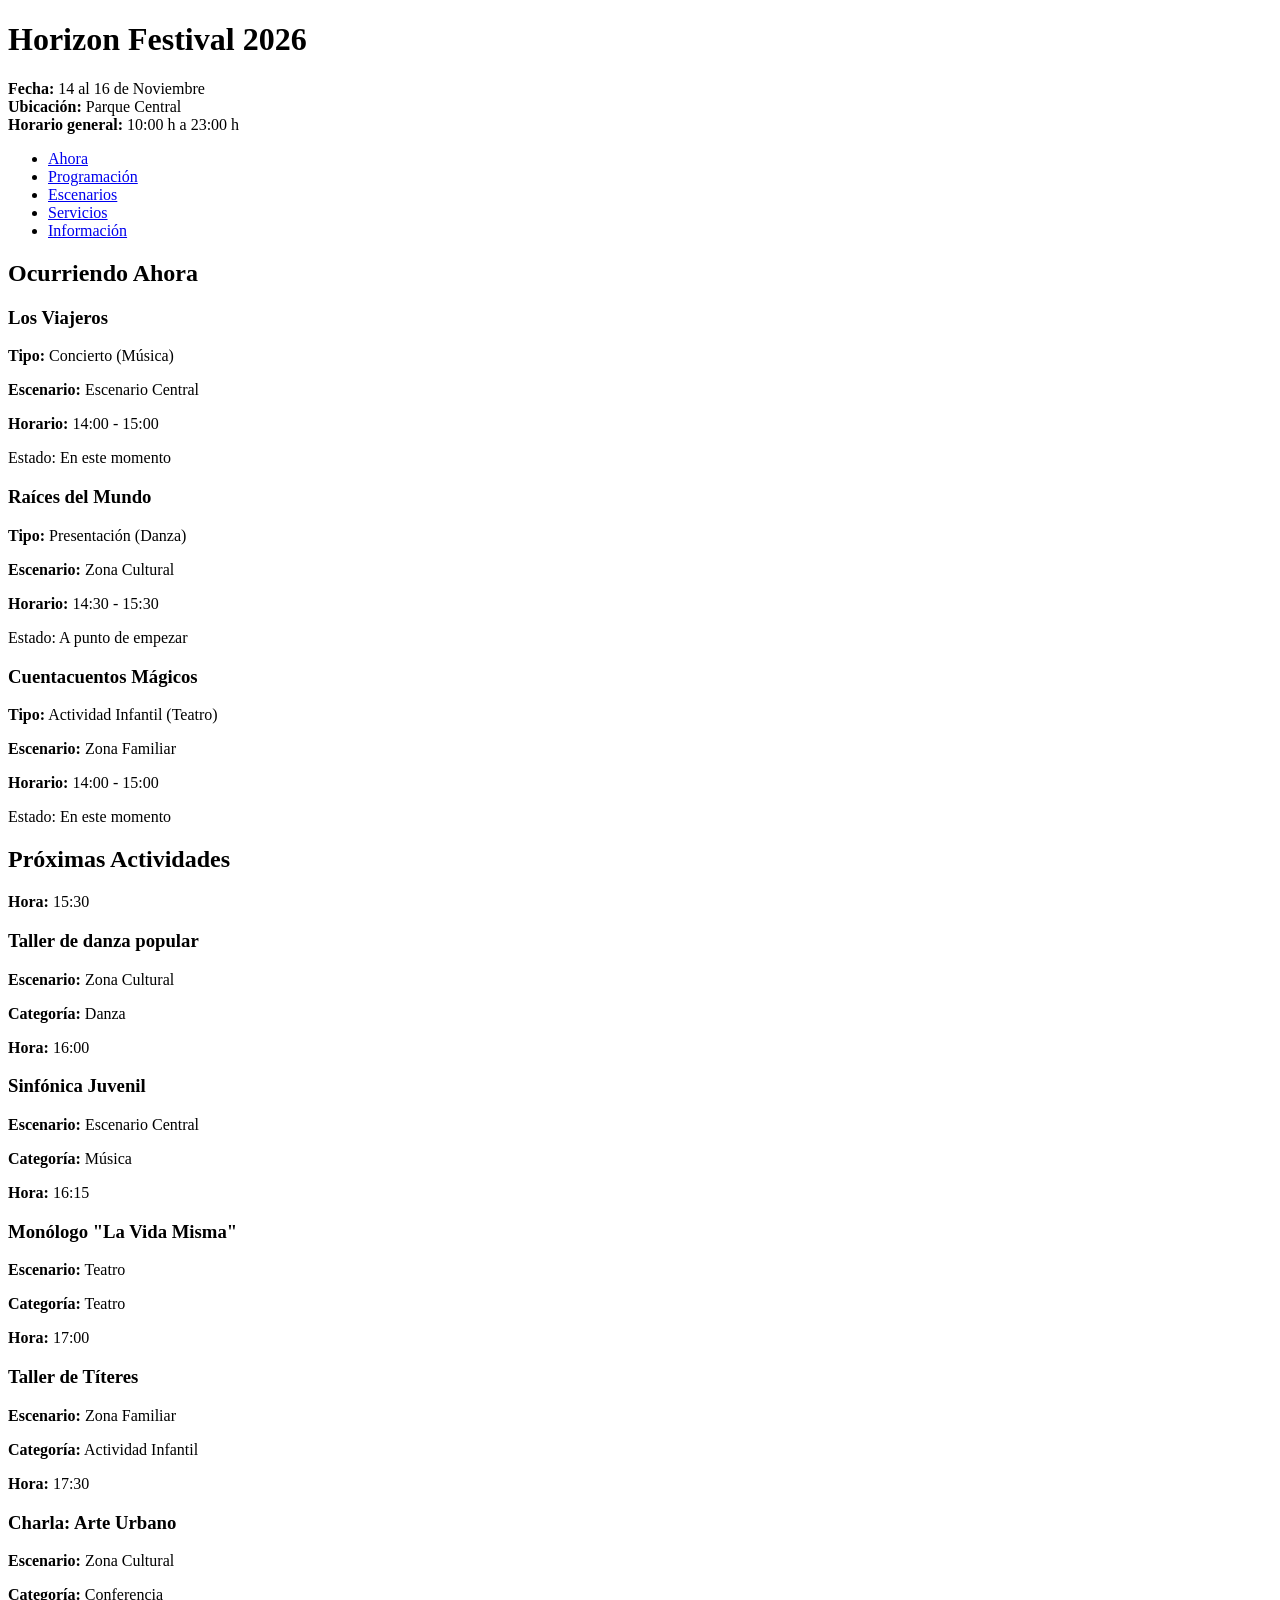
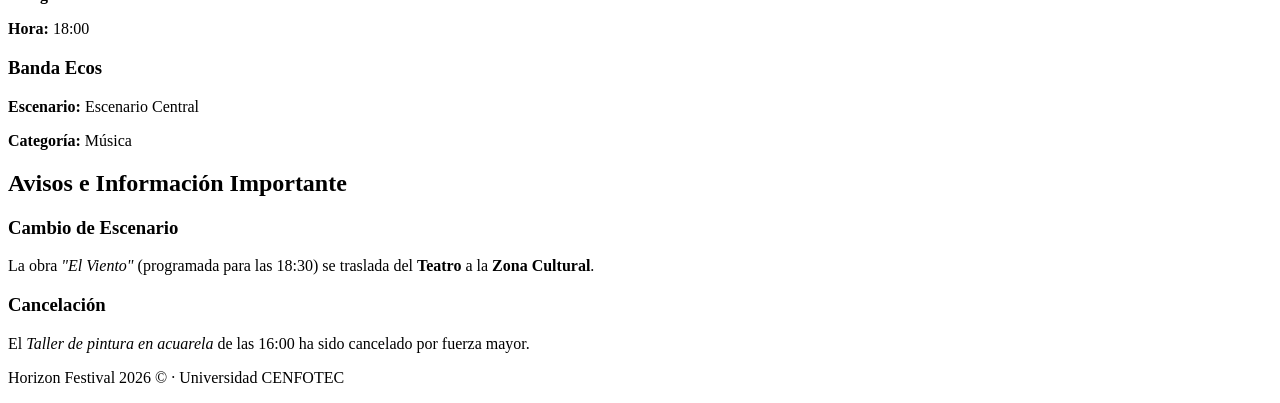
==== caso2/index.html @ d644771b "Cambios en HTML: próximas actividades, avisos e información importante" ====
<!DOCTYPE html>
<html lang="es">

<head>

    <meta charset="UTF-8">
    <meta name="viewport" content="width=device-width, initial-scale=1.0">
    <title>Horizon Festival 2026 - Panel de Información</title>
    <link rel="stylesheet" href="css/estilos.css">

</head>

<body>

    <header>

        <h1>Horizon Festival 2026</h1>
        <p>
            <strong>Fecha:</strong> 14 al 16 de Noviembre <br>
            <strong>Ubicación:</strong> Parque Central <br>
            <strong>Horario general:</strong> 10:00 h a 23:00 h
        </p>

        <nav aria-label="Navegación del festival">

            <ul>
                <li><a href="#ahora">Ahora</a></li>
                <li><a href="#programacion">Programación</a></li>
                <li><a href="#escenarios">Escenarios</a></li>
                <li><a href="#servicios">Servicios</a></li>
                <li><a href="#informacion">Información</a></li>
            </ul>

        </nav>

    </header>

    <main>

        <section id="ahora" aria-labelledby="titulo-ahora">

            <h2 id="titulo-ahora">Ocurriendo Ahora</h2>

            <div class="contenedor-actividades-ahora">

                <article class="actividad-vivo">
                    <h3>Los Viajeros</h3>
                    <p><strong>Tipo:</strong> Concierto (Música)</p>
                    <p><strong>Escenario:</strong> Escenario Central</p>
                    <p><strong>Horario:</strong> <time>14:00</time> - <time>15:00</time></p>
                    <span class="estado-momento">Estado: En este momento</span>
                </article>

                <article class="actividad-vivo">
                    <h3>Raíces del Mundo</h3>
                    <p><strong>Tipo:</strong> Presentación (Danza)</p>
                    <p><strong>Escenario:</strong> Zona Cultural</p>
                    <p><strong>Horario:</strong> <time>14:30</time> - <time>15:30</time></p>
                    <span class="estado-por-empezar">Estado: A punto de empezar</span>
                </article>

                <article class="actividad-vivo">
                    <h3>Cuentacuentos Mágicos</h3>
                    <p><strong>Tipo:</strong> Actividad Infantil (Teatro)</p>
                    <p><strong>Escenario:</strong> Zona Familiar</p>
                    <p><strong>Horario:</strong> <time>14:00</time> - <time>15:00</time></p>
                    <span class="estado-momento">Estado: En este momento</span>
                </article>

            </div>

        </section>

        <section id="programacion" aria-labelledby="titulo-programacion">

            <h2 id="titulo-programacion">Próximas Actividades</h2>

            <div class="contenedor-programacion">

                <article class="actividad-proxima">
                    <p><strong>Hora:</strong> <time>15:30</time></p>
                    <h3>Taller de danza popular</h3>
                    <p><strong>Escenario:</strong> Zona Cultural</p>
                    <p><strong>Categoría:</strong> Danza</p>
                </article>

                <article class="actividad-proxima">
                    <p><strong>Hora:</strong> <time>16:00</time></p>
                    <h3>Sinfónica Juvenil</h3>
                    <p><strong>Escenario:</strong> Escenario Central</p>
                    <p><strong>Categoría:</strong> Música</p>
                </article>

                <article class="actividad-proxima">
                    <p><strong>Hora:</strong> <time>16:15</time></p>
                    <h3>Monólogo "La Vida Misma"</h3>
                    <p><strong>Escenario:</strong> Teatro</p>
                    <p><strong>Categoría:</strong> Teatro</p>
                </article>

                <article class="actividad-proxima">
                    <p><strong>Hora:</strong> <time>17:00</time></p>
                    <h3>Taller de Títeres</h3>
                    <p><strong>Escenario:</strong> Zona Familiar</p>
                    <p><strong>Categoría:</strong> Actividad Infantil</p>
                </article>

                <article class="actividad-proxima">
                    <p><strong>Hora:</strong> <time>17:30</time></p>
                    <h3>Charla: Arte Urbano</h3>
                    <p><strong>Escenario:</strong> Zona Cultural</p>
                    <p><strong>Categoría:</strong> Conferencia</p>
                </article>

                <article class="actividad-proxima">
                    <p><strong>Hora:</strong> <time>18:00</time></p>
                    <h3>Banda Ecos</h3>
                    <p><strong>Escenario:</strong> Escenario Central</p>
                    <p><strong>Categoría:</strong> Música</p>
                </article>

            </div>

        </section>

        <aside id="informacion" aria-labelledby="titulo-informacion">

            <h2 id="titulo-informacion">Avisos e Información Importante</h2>

            <article class="aviso">
                <h3>Cambio de Escenario</h3>
                <p>La obra <em>"El Viento"</em> (programada para las 18:30) se traslada del <strong>Teatro</strong> a la
                    <strong>Zona Cultural</strong>.
                </p>
            </article>

            <article class="aviso">
                <h3>Cancelación</h3>
                <p>El <em>Taller de pintura en acuarela</em> de las 16:00 ha sido cancelado por fuerza mayor.</p>
            </article>

        </aside>


    </main>

    <footer>
        <p>Horizon Festival 2026 &copy; · Universidad CENFOTEC</p>
    </footer>
</body>

</html>
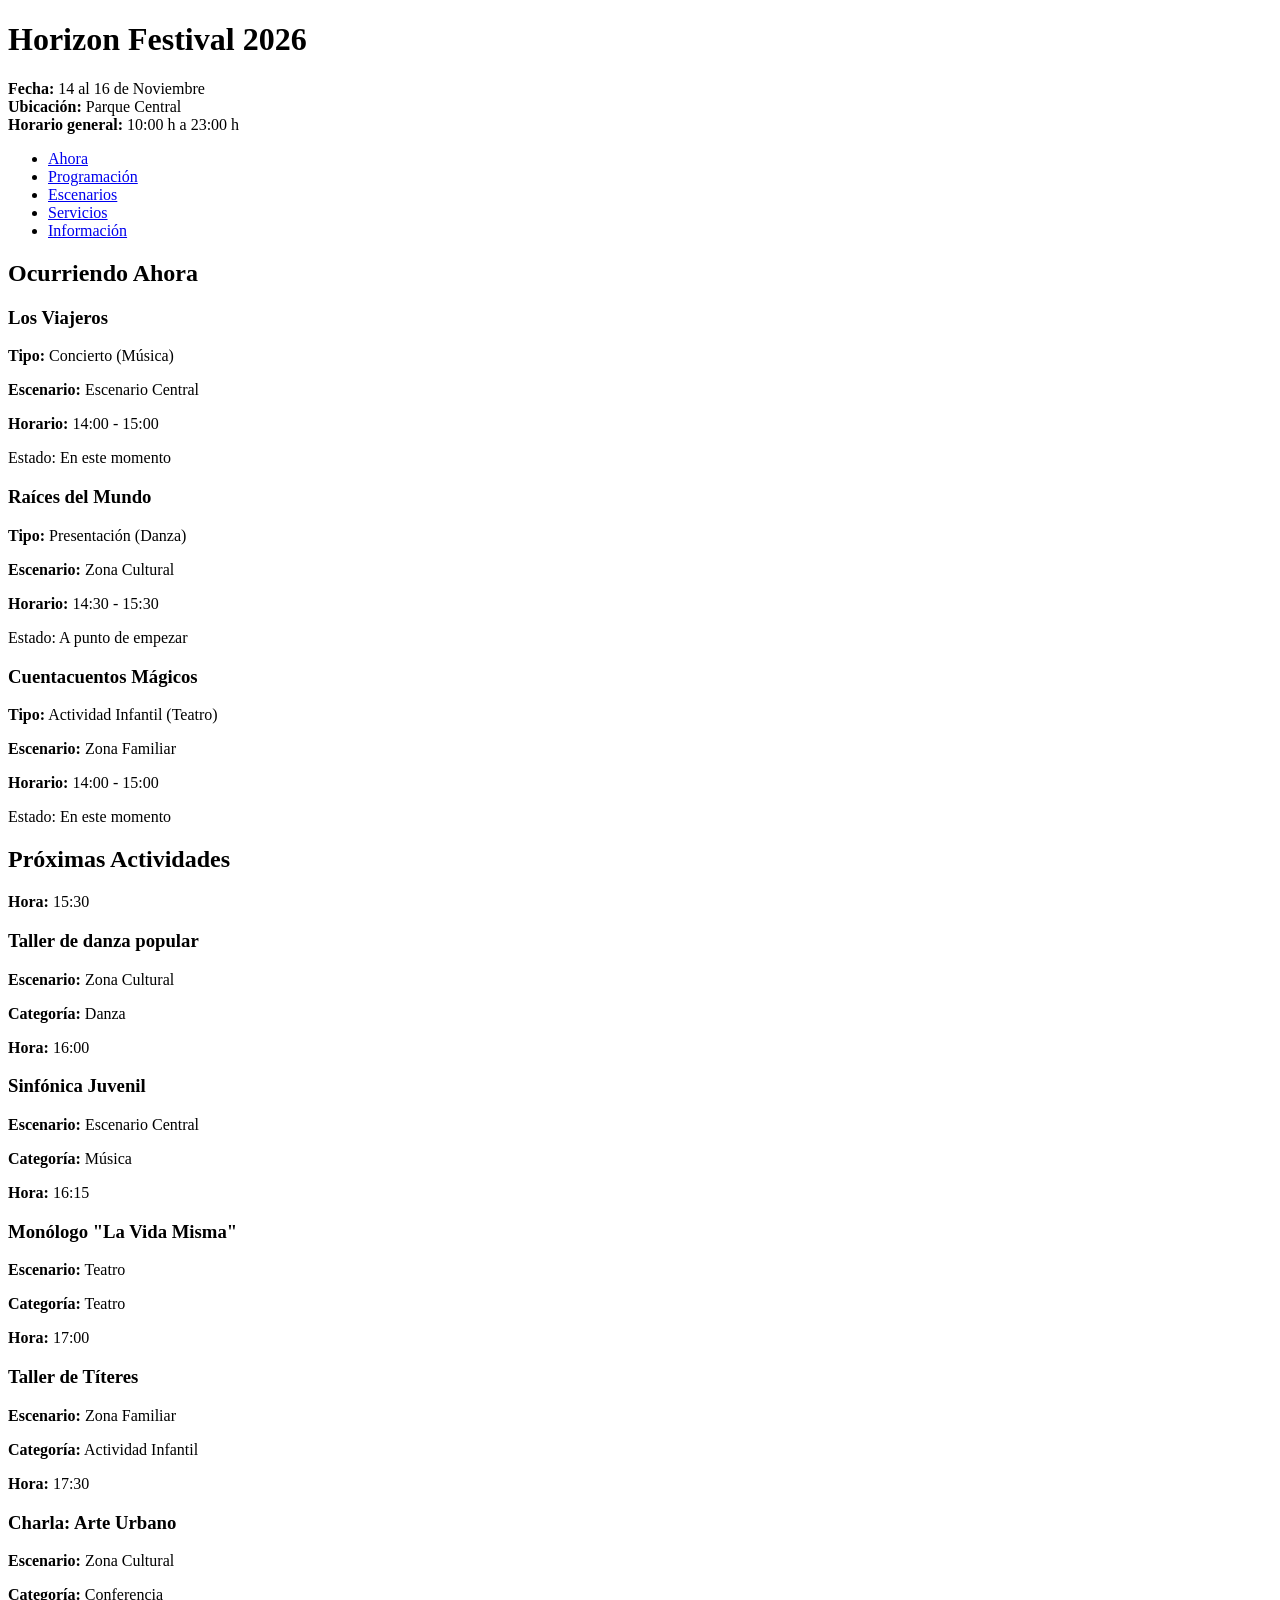
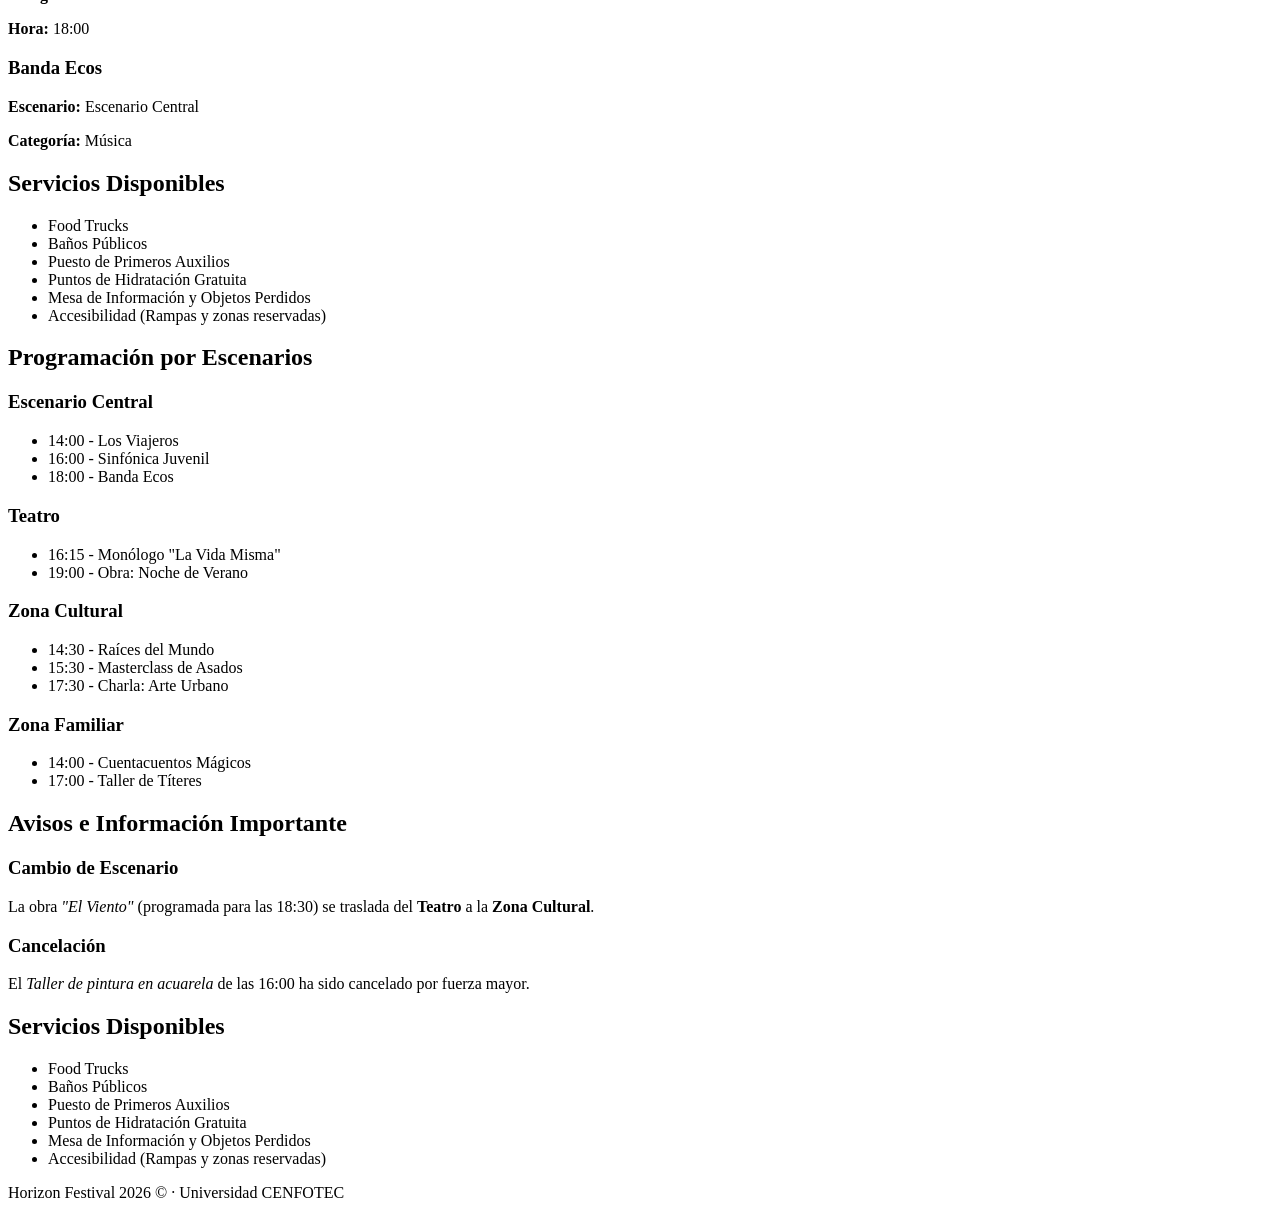
==== commit ef11b5af: "Actualización HTML: servicios y escenarios, reacomodo de la información y correcciones" ====
--- a/caso2/index.html
+++ b/caso2/index.html
@@ -123,6 +123,79 @@
 
         </section>
 
+        <section id="servicios" aria-labelledby="titulo-servicios">
+
+            <h2 id="titulo-servicios">Servicios Disponibles</h2>
+
+            <ul class="lista-servicios">
+                <li>Food Trucks</li>
+                <li>Baños Públicos</li>
+                <li>Puesto de Primeros Auxilios</li>
+                <li>Puntos de Hidratación Gratuita</li>
+                <li>Mesa de Información y Objetos Perdidos</li>
+                <li>Accesibilidad (Rampas y zonas reservadas)</li>
+            </ul>
+
+        </section>
+
+        <section id="escenarios" aria-labelledby="titulo-escenarios">
+
+            <h2 id="titulo-escenarios">Programación por Escenarios</h2>
+
+            <div class="contenedor-escenarios">
+
+                <section aria-labelledby="escenario-central" class="escenario">
+
+                    <h3 id="escenario-central">Escenario Central</h3>
+
+                    <ul>
+                        <li><time>14:00</time> - Los Viajeros</li>
+                        <li><time>16:00</time> - Sinfónica Juvenil</li>
+                        <li><time>18:00</time> - Banda Ecos</li>
+                    </ul>
+
+                </section>
+
+                <section aria-labelledby="escensario-teatro" class="escenario">
+
+                    <h3 id="escensario-teatro">Teatro</h3>
+
+                    <ul>
+                        <li><time>16:15</time> - Monólogo "La Vida Misma"</li>
+                        <li><time>19:00</time> - Obra: Noche de Verano</li>
+                    </ul>
+
+                </section>
+
+
+                <section aria-labelledby="zona-cultural" class="escenario">
+
+                    <h3 id="zona-cultural">Zona Cultural</h3>
+
+                    <ul>
+                        <li><time>14:30</time> - Raíces del Mundo</li>
+                        <li><time>15:30</time> - Masterclass de Asados</li>
+                        <li><time>17:30</time> - Charla: Arte Urbano</li>
+                    </ul>
+
+                </section>
+
+
+                <section aria-labelledby="zona-familiar" class="escenario">
+
+                    <h3 id="zona-familiar">Zona Familiar</h3>
+
+                    <ul>
+                        <li><time>14:00</time> - Cuentacuentos Mágicos</li>
+                        <li><time>17:00</time> - Taller de Títeres</li>
+                    </ul>
+
+                </section>
+
+            </div>
+
+        </section>
+
         <aside id="informacion" aria-labelledby="titulo-informacion">
 
             <h2 id="titulo-informacion">Avisos e Información Importante</h2>
@@ -141,6 +214,20 @@
 
         </aside>
 
+        <section id="servicios" aria-labelledby="titulo-servicios">
+
+            <h2 id="titulo-servicios">Servicios Disponibles</h2>
+
+            <ul class="lista-servicios">
+                <li>Food Trucks</li>
+                <li>Baños Públicos</li>
+                <li>Puesto de Primeros Auxilios</li>
+                <li>Puntos de Hidratación Gratuita</li>
+                <li>Mesa de Información y Objetos Perdidos</li>
+                <li>Accesibilidad (Rampas y zonas reservadas)</li>
+            </ul>
+
+        </section>
 
     </main>
 
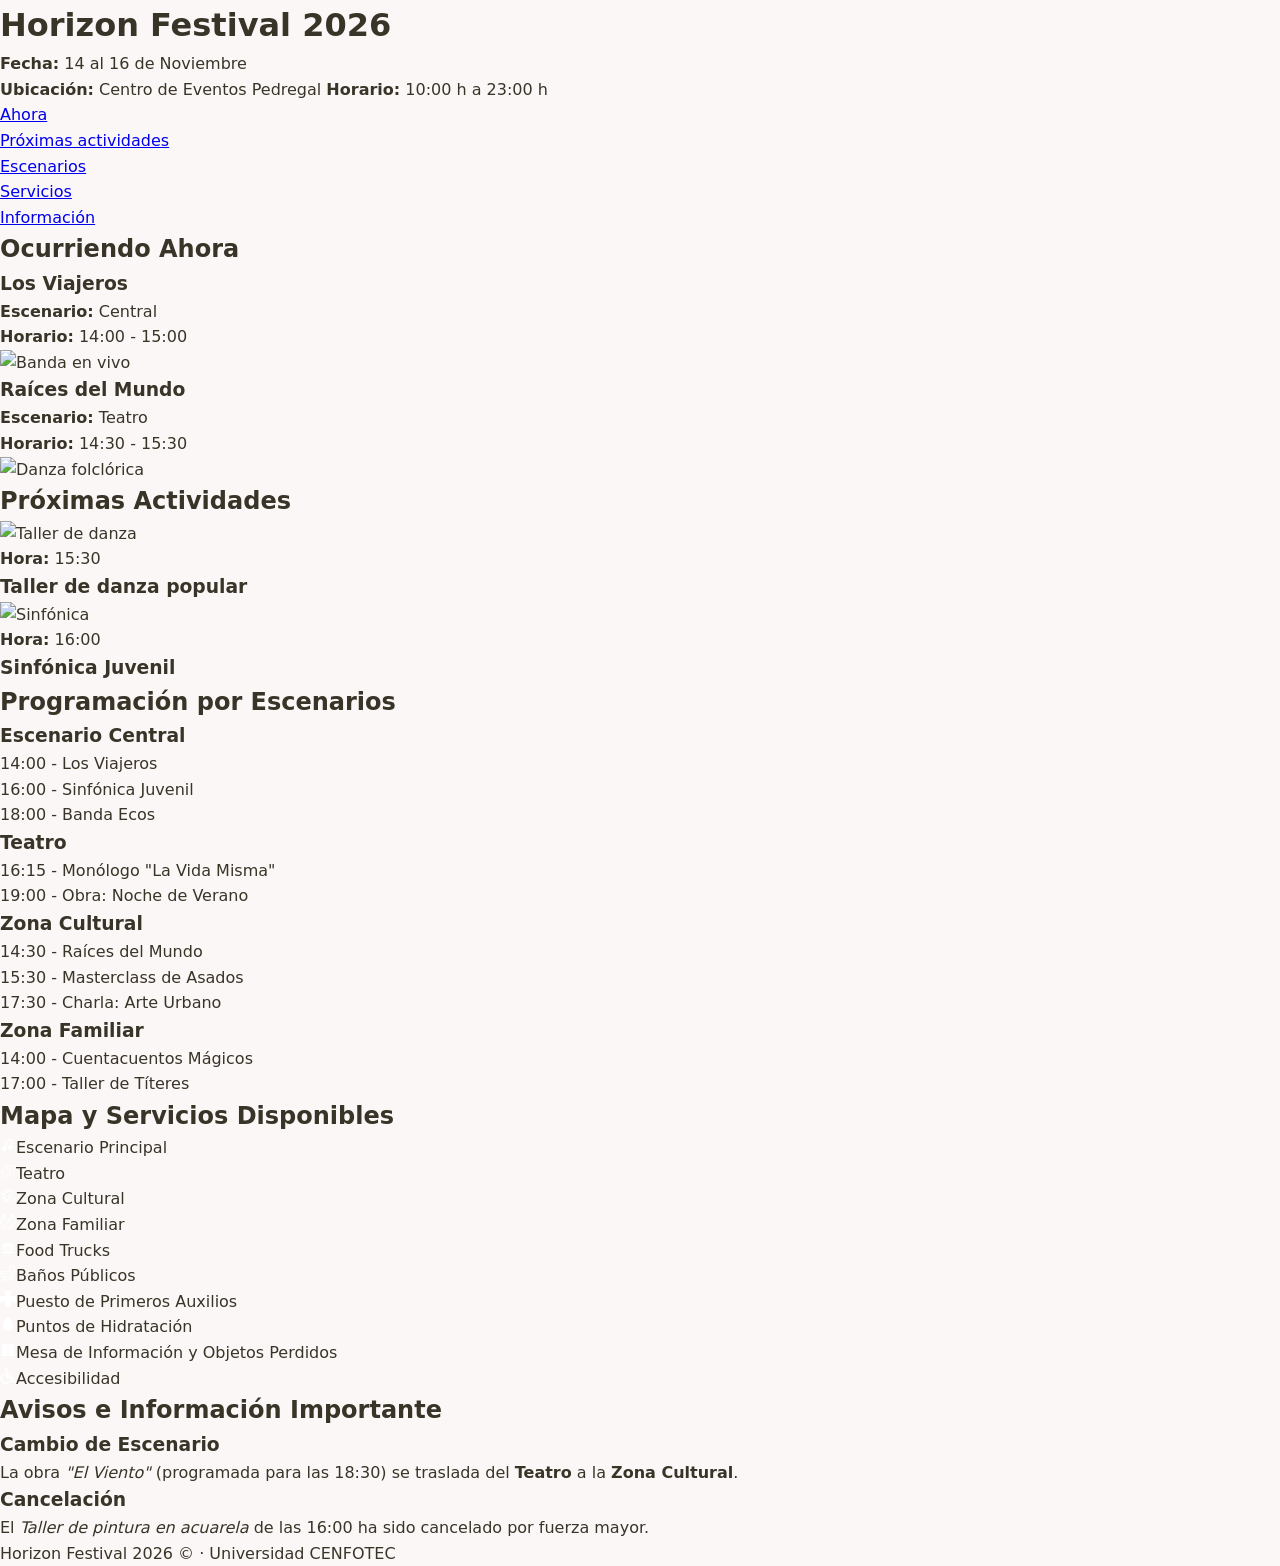
==== commit 6205a049: "Se agregan placeholders para las imagenes y se agregan íconos al HTML, se crea la configuración inic" ====
--- a/caso2/index.html
+++ b/caso2/index.html
@@ -17,15 +17,15 @@
         <h1>Horizon Festival 2026</h1>
         <p>
             <strong>Fecha:</strong> 14 al 16 de Noviembre <br>
-            <strong>Ubicación:</strong> Parque Central <br>
-            <strong>Horario general:</strong> 10:00 h a 23:00 h
+            <strong>Ubicación:</strong> Centro de Eventos Pedregal
+            <strong>Horario:</strong> 10:00 h a 23:00 h
         </p>
 
         <nav aria-label="Navegación del festival">
 
             <ul>
                 <li><a href="#ahora">Ahora</a></li>
-                <li><a href="#programacion">Programación</a></li>
+                <li><a href="#programacion">Próximas actividades</a></li>
                 <li><a href="#escenarios">Escenarios</a></li>
                 <li><a href="#servicios">Servicios</a></li>
                 <li><a href="#informacion">Información</a></li>
@@ -43,28 +43,22 @@
 
             <div class="contenedor-actividades-ahora">
 
-                <article class="actividad-vivo">
-                    <h3>Los Viajeros</h3>
-                    <p><strong>Tipo:</strong> Concierto (Música)</p>
-                    <p><strong>Escenario:</strong> Escenario Central</p>
-                    <p><strong>Horario:</strong> <time>14:00</time> - <time>15:00</time></p>
-                    <span class="estado-momento">Estado: En este momento</span>
+                <article class="actividad-vivo tarjeta-derecha">
+                    <div class="info-texto">
+                        <h3>Los Viajeros</h3>
+                        <p><strong>Escenario:</strong> Central</p>
+                        <p><strong>Horario:</strong> <time>14:00</time> - <time>15:00</time></p>
+                    </div>
+                    <img src="https://via.placeholder.com/150" alt="Banda en vivo" class="img-placeholder">
                 </article>
 
-                <article class="actividad-vivo">
-                    <h3>Raíces del Mundo</h3>
-                    <p><strong>Tipo:</strong> Presentación (Danza)</p>
-                    <p><strong>Escenario:</strong> Zona Cultural</p>
-                    <p><strong>Horario:</strong> <time>14:30</time> - <time>15:30</time></p>
-                    <span class="estado-por-empezar">Estado: A punto de empezar</span>
-                </article>
-
-                <article class="actividad-vivo">
-                    <h3>Cuentacuentos Mágicos</h3>
-                    <p><strong>Tipo:</strong> Actividad Infantil (Teatro)</p>
-                    <p><strong>Escenario:</strong> Zona Familiar</p>
-                    <p><strong>Horario:</strong> <time>14:00</time> - <time>15:00</time></p>
-                    <span class="estado-momento">Estado: En este momento</span>
+                <article class="actividad-vivo tarjeta-derecha">
+                    <div class="info-texto">
+                        <h3>Raíces del Mundo</h3>
+                        <p><strong>Escenario:</strong> Teatro</p>
+                        <p><strong>Horario:</strong> <time>14:30</time> - <time>15:30</time></p>
+                    </div>
+                    <img src="https://via.placeholder.com/150" alt="Danza folclórica" class="img-placeholder">
                 </article>
 
             </div>
@@ -77,64 +71,23 @@
 
             <div class="contenedor-programacion">
 
-                <article class="actividad-proxima">
-                    <p><strong>Hora:</strong> <time>15:30</time></p>
-                    <h3>Taller de danza popular</h3>
-                    <p><strong>Escenario:</strong> Zona Cultural</p>
-                    <p><strong>Categoría:</strong> Danza</p>
+                <article class="actividad-proxima tarjeta-izquierda">
+                    <img src="https://via.placeholder.com/150" alt="Taller de danza" class="img-placeholder">
+                    <div class="info-texto">
+                        <p><strong>Hora:</strong> <time>15:30</time></p>
+                        <h3>Taller de danza popular</h3>
+                    </div>
                 </article>
 
-                <article class="actividad-proxima">
-                    <p><strong>Hora:</strong> <time>16:00</time></p>
-                    <h3>Sinfónica Juvenil</h3>
-                    <p><strong>Escenario:</strong> Escenario Central</p>
-                    <p><strong>Categoría:</strong> Música</p>
-                </article>
-
-                <article class="actividad-proxima">
-                    <p><strong>Hora:</strong> <time>16:15</time></p>
-                    <h3>Monólogo "La Vida Misma"</h3>
-                    <p><strong>Escenario:</strong> Teatro</p>
-                    <p><strong>Categoría:</strong> Teatro</p>
-                </article>
-
-                <article class="actividad-proxima">
-                    <p><strong>Hora:</strong> <time>17:00</time></p>
-                    <h3>Taller de Títeres</h3>
-                    <p><strong>Escenario:</strong> Zona Familiar</p>
-                    <p><strong>Categoría:</strong> Actividad Infantil</p>
-                </article>
-
-                <article class="actividad-proxima">
-                    <p><strong>Hora:</strong> <time>17:30</time></p>
-                    <h3>Charla: Arte Urbano</h3>
-                    <p><strong>Escenario:</strong> Zona Cultural</p>
-                    <p><strong>Categoría:</strong> Conferencia</p>
-                </article>
-
-                <article class="actividad-proxima">
-                    <p><strong>Hora:</strong> <time>18:00</time></p>
-                    <h3>Banda Ecos</h3>
-                    <p><strong>Escenario:</strong> Escenario Central</p>
-                    <p><strong>Categoría:</strong> Música</p>
+                <article class="actividad-proxima tarjeta-izquierda">
+                    <img src="https://via.placeholder.com/150" alt="Sinfónica" class="img-placeholder">
+                    <div class="info-texto">
+                        <p><strong>Hora:</strong> <time>16:00</time></p>
+                        <h3>Sinfónica Juvenil</h3>
+                    </div>
                 </article>
 
             </div>
-
-        </section>
-
-        <section id="servicios" aria-labelledby="titulo-servicios">
-
-            <h2 id="titulo-servicios">Servicios Disponibles</h2>
-
-            <ul class="lista-servicios">
-                <li>Food Trucks</li>
-                <li>Baños Públicos</li>
-                <li>Puesto de Primeros Auxilios</li>
-                <li>Puntos de Hidratación Gratuita</li>
-                <li>Mesa de Información y Objetos Perdidos</li>
-                <li>Accesibilidad (Rampas y zonas reservadas)</li>
-            </ul>
 
         </section>
 
@@ -196,6 +149,26 @@
 
         </section>
 
+        <section id="servicios" aria-labelledby="titulo-mapa-y-servicios">
+
+            <h2 id="titulo-mapa-y-servicios">Mapa y Servicios Disponibles</h2>
+
+            <ul class="lista-servicios">
+                <li><span class="eva--music-fill"></span>Escenario Principal</li>
+                <li><span class="hugeicons--mask-theater-02"></span>Teatro</li>
+                <li><span class="emojione-monotone--artist-palette"></span>Zona Cultural</li>
+                <li><span class="carbon--pedestrian-family"></span>Zona Familiar</li>
+                <li><span class="fa7-solid--hamburger"></span>Food Trucks</li>
+                <li><span class="fluent-emoji-high-contrast--toilet"></span>Baños Públicos</li>
+                <li><span class="streamline--medical-cross-sign-healthcare-solid"></span>Puesto de Primeros Auxilios
+                </li>
+                <li><span class="boxicons--water-drop-filled"></span>Puntos de Hidratación</li>
+                <li><span class="carbon--information-square-filled"></span>Mesa de Información y Objetos Perdidos</li>
+                <li><span class="el--wheelchair"></span>Accesibilidad</li>
+            </ul>
+
+        </section>
+
         <aside id="informacion" aria-labelledby="titulo-informacion">
 
             <h2 id="titulo-informacion">Avisos e Información Importante</h2>
@@ -214,21 +187,6 @@
 
         </aside>
 
-        <section id="servicios" aria-labelledby="titulo-servicios">
-
-            <h2 id="titulo-servicios">Servicios Disponibles</h2>
-
-            <ul class="lista-servicios">
-                <li>Food Trucks</li>
-                <li>Baños Públicos</li>
-                <li>Puesto de Primeros Auxilios</li>
-                <li>Puntos de Hidratación Gratuita</li>
-                <li>Mesa de Información y Objetos Perdidos</li>
-                <li>Accesibilidad (Rampas y zonas reservadas)</li>
-            </ul>
-
-        </section>
-
     </main>
 
     <footer>
--- a/caso2/css/estilos.css
+++ b/caso2/css/estilos.css
@@ -0,0 +1,138 @@
+:root {
+    --color-claro: #fcf7f7;
+    --color-oscuro: #383427;
+
+    --color-rosado: #F2059F;
+    --color-morado: #5F65D9;
+    --color-celeste: #05C7F2;
+    --color-verde: #8EBF5E;
+
+    /*--color-estado-progreso: #;*/
+
+    --espaciado-sm: 0.5rem;
+    /* 8px */
+    --espaciado-md: 1rem;
+    /* 16px */
+    --espaciado-lg: 2rem;
+    /* 32px */
+    --espaciado-xl: 3rem;
+    /* 48px */
+
+    --fuente-principal: system-ui, -apple-system, sans-serif;
+    --max-width-container: 75rem;
+    --alto-header: 4.5rem;
+}
+
+*,
+*::before,
+*::after {
+    margin: 0;
+    padding: 0;
+    box-sizing: border-box;
+}
+
+html {
+    font-size: 100%;
+    scroll-behavior: smooth;
+    scroll-padding-top: 14rem;
+    font-size: 100%;
+}
+
+body {
+    font-family: var(--fuente-principal);
+    background-color: var(--color-claro);
+    color: var(--color-oscuro);
+    line-height: 1.6;
+}
+
+/* ICONOS */
+.eva--music-fill {
+  display: inline-block;
+  width: 1em;
+  height: 1em;
+  background-repeat: no-repeat;
+  background-size: 100% 100%;
+  background-image: url("data:image/svg+xml,%3Csvg xmlns='http://www.w3.org/2000/svg' viewBox='0 0 24 24'%3E%3Cpath fill='%23fff' d='M19 15V4a1 1 0 0 0-.38-.78a1 1 0 0 0-.84-.2l-9 2A1 1 0 0 0 8 6v8.34a3.49 3.49 0 1 0 2 3.18a4 4 0 0 0 0-.52V6.8l7-1.55v7.09a3.49 3.49 0 1 0 2 3.17a5 5 0 0 0 0-.51'/%3E%3C/svg%3E");
+}
+
+.hugeicons--mask-theater-02 {
+  display: inline-block;
+  width: 1em;
+  height: 1em;
+  background-repeat: no-repeat;
+  background-size: 100% 100%;
+  background-image: url("data:image/svg+xml,%3Csvg xmlns='http://www.w3.org/2000/svg' viewBox='0 0 24 24'%3E%3Cg fill='none' stroke='%23fff' stroke-linejoin='round' stroke-width='1.5'%3E%3Cpath stroke-linecap='round' d='M5.445 14.275a1.11 1.11 0 0 1 .777-.59c.339-.061.672.053.928.282m4.086 3.31c-.327.61-.878 1.057-1.555 1.18c-.677.122-1.344-.105-1.855-.565m2.733-4.54c.164-.305.439-.529.777-.59c.34-.06.672.053.928.283m.806-5.903c-1.15 1.086-2.899 1.95-4.94 2.318c-2.04.368-3.97.168-5.415-.45a.5.5 0 0 0-.289-.035c-.284.05-.47.348-.417.663l.938 5.443c.7 4.058 4.1 6.007 5.677 6.704c.522.232 1.098.261 1.658.16s1.092-.33 1.506-.73c1.249-1.208 3.792-4.229 3.092-8.287l-.937-5.443c-.055-.315-.33-.529-.614-.477a.5.5 0 0 0-.26.134'/%3E%3Cpath d='M14.316 17c.363 0 .723-.065 1.06-.215c1.577-.697 4.977-2.646 5.677-6.704l.938-5.443c.054-.315-.133-.612-.417-.663a.5.5 0 0 0-.289.035c-1.444.618-3.375.818-5.416.45c-2.04-.368-3.788-1.232-4.939-2.318a.5.5 0 0 0-.259-.134c-.284-.052-.56.162-.614.477L9.12 7.928c-.083.477-.12.94-.12 1.386'/%3E%3C/g%3E%3C/svg%3E");
+}
+
+.emojione-monotone--artist-palette {
+  display: inline-block;
+  width: 1em;
+  height: 1em;
+  background-repeat: no-repeat;
+  background-size: 100% 100%;
+  background-image: url("data:image/svg+xml,%3Csvg xmlns='http://www.w3.org/2000/svg' viewBox='0 0 64 64'%3E%3Cpath fill='%23fff' d='M33.126 44.979c-2.951-2.363-7.736-2.363-10.687 0c-2.948 2.364-2.948 6.195 0 8.559c2.95 2.364 7.735 2.364 10.687 0c2.949-2.364 2.949-6.195 0-8.559m-11.34-3.409c2.287-2.841 1.513-6.43-1.727-8.014s-7.72-.564-10.007 2.277c-2.284 2.841-1.512 6.43 1.727 8.014c3.242 1.585 7.722.565 10.007-2.277m-3.103-13.552c2.189-2.446 1.66-5.713-1.183-7.297c-2.842-1.585-6.919-.887-9.109 1.559s-1.66 5.712 1.182 7.296s6.921.887 9.11-1.558m2.017-8.71c2.718 1.582 6.669.98 8.823-1.341c2.155-2.322 1.7-5.485-1.017-7.066c-2.717-1.582-6.668-.981-8.822 1.34c-2.156 2.322-1.701 5.485 1.016 7.067m22.946-4.037c2.42-1.237 2.689-3.667.6-5.43c-2.087-1.763-5.746-2.19-8.167-.954c-2.422 1.236-2.69 3.667-.601 5.43s5.748 2.19 8.168.954'/%3E%3Cpath fill='%23fff' d='M52.475 33.199c-2.164-.636-4.031-1.186-4.544-2.459c-.297-.738-.181-1.822.323-3.221c5.366-5.02 13.394-13.109 13.168-16.396c-.09-1.314-2.184-3.196-3.557-3.196l-.108.004c-1.486.102-3.757 2.068-6.183 4.73a10 10 0 0 0-.781-1.761C48.248 6.515 42.653 4 35.444 4c-5.605 0-11.846 1.545-18.045 4.468c-7.957 3.752-13.9 11.576-15.14 19.934c-.922 6.206.18 15.592 10.658 25.075C17.563 57.684 24.879 60 33.514 60h.003c6.932 0 13.955-1.543 19.271-4.23C58.729 52.765 62 48.609 62 44.066c0-8.066-5.506-9.685-9.525-10.867m5.39-23.772c.631 0 2.027 1.31 2.06 1.798c.191 2.783-9.723 12.647-16.35 18.529l-1.13-.983l-.739-.645c4.932-7.358 13.366-18.509 16.159-18.699M39.266 31.06l1.522-1.745l1.731 1.51L41 32.569zm12.62 22.924C46.84 56.536 40.146 58 33.517 58h-.002c-8.14 0-14.978-2.133-19.256-6.006C4.435 43.105 3.386 34.418 4.235 28.695c1.146-7.714 6.648-14.943 14.019-18.418C24.187 7.479 30.132 6 35.444 6c6.383 0 11.473 2.207 13.618 5.904c.462.795.772 1.645.952 2.535c-4.478 5.283-9.026 12.053-9.895 13.359l-2.777 3.184c-1.458-.015-2.918.622-3.368 2.161c-1.658 5.655-5.351 9.162-5.351 9.162s9.361-1.85 11.152-3.952c.97-1.138 1.44-2.498 1.429-3.738l2.908-3.334c.388-.341.965-.854 1.676-1.496c-.004.624.082 1.194.286 1.702c.875 2.172 3.284 2.88 5.835 3.63c3.977 1.17 8.09 2.379 8.09 8.949c.001 3.75-2.882 7.272-8.113 9.918'/%3E%3Cpath fill='%23fff' d='M54.121 39.807c-2.95-2.363-7.736-2.363-10.686 0s-2.949 6.195 0 8.559s7.735 2.363 10.686 0s2.95-6.196 0-8.559m-1.453 7.394c-2.147 1.721-5.633 1.721-7.779 0s-2.147-4.51 0-6.23s5.632-1.721 7.779 0s2.147 4.509 0 6.23'/%3E%3C/svg%3E");
+}
+
+.carbon--pedestrian-family {
+  display: inline-block;
+  width: 1em;
+  height: 1em;
+  background-repeat: no-repeat;
+  background-size: 100% 100%;
+  background-image: url("data:image/svg+xml,%3Csvg xmlns='http://www.w3.org/2000/svg' viewBox='0 0 32 32'%3E%3Cpath fill='%23fff' d='M20 30h-3a2 2 0 0 1-2-2v-5h2v5h3v-5h2v-4a1 1 0 0 0-1-1h-8.72l-2-6H4a1 1 0 0 0-1 1v6h2v9h4v-7h2v7a2 2 0 0 1-2 2H5a2 2 0 0 1-2-2v-7a2 2 0 0 1-2-2v-6a3.003 3.003 0 0 1 3-3h6.28a2 2 0 0 1 1.897 1.367L13.72 16H21a3.003 3.003 0 0 1 3 3v4a2 2 0 0 1-2 2v3a2 2 0 0 1-2 2m8 0h-2V19h3v-6a1 1 0 0 0-1-1h-4v-2h4a3.003 3.003 0 0 1 3 3v6a2 2 0 0 1-2 2h-1ZM7 9a4 4 0 1 1 4-4a4.005 4.005 0 0 1-4 4m0-6a2 2 0 1 0 2 2a2 2 0 0 0-2-2m18 6a4 4 0 1 1 4-4a4.005 4.005 0 0 1-4 4m0-6a2 2 0 1 0 2 2a2 2 0 0 0-2-2'/%3E%3Cpath fill='%23fff' d='M18.5 15a3.5 3.5 0 1 1 3.5-3.5a3.504 3.504 0 0 1-3.5 3.5m0-5a1.5 1.5 0 1 0 1.5 1.5a1.5 1.5 0 0 0-1.5-1.5'/%3E%3C/svg%3E");
+}
+
+.fa7-solid--hamburger {
+  display: inline-block;
+  width: 1em;
+  height: 1em;
+  background-repeat: no-repeat;
+  background-size: 100% 100%;
+  background-image: url("data:image/svg+xml,%3Csvg xmlns='http://www.w3.org/2000/svg' viewBox='0 0 640 640'%3E%3Cpath fill='%23fff' d='M112 448c-8.8 0-16 7.2-16 16c0 44.2 35.8 80 80 80h288c44.2 0 80-35.8 80-80c0-8.8-7.2-16-16-16zM96 266c0 12.2 9.9 22 22 22h404c12.2 0 22-9.9 22-22c0-17.2-2.6-34.4-10.8-49.5C511 175.7 450.9 96 320 96s-191 79.6-213.2 120.5C98.6 231.6 96 248.8 96 266M64 368c0 17.7 14.3 32 32 32h448c17.7 0 32-14.3 32-32s-14.3-32-32-32H96c-17.7 0-32 14.3-32 32m256-232c13.3 0 24 10.7 24 24s-10.7 24-24 24s-24-10.7-24-24s10.7-24 24-24m-136 56c0-13.3 10.7-24 24-24s24 10.7 24 24s-10.7 24-24 24s-24-10.7-24-24m248-24c13.3 0 24 10.7 24 24s-10.7 24-24 24s-24-10.7-24-24s10.7-24 24-24'/%3E%3C/svg%3E");
+}
+
+.fluent-emoji-high-contrast--toilet {
+  display: inline-block;
+  width: 1em;
+  height: 1em;
+  background-repeat: no-repeat;
+  background-size: 100% 100%;
+  background-image: url("data:image/svg+xml,%3Csvg xmlns='http://www.w3.org/2000/svg' viewBox='0 0 32 32'%3E%3Cpath fill='%23fff' d='M21 1a2 2 0 0 0-2 2v9H3.5A2.5 2.5 0 0 0 1 14.5v2a1.5 1.5 0 0 0 1.414 1.498a11 11 0 0 0 3.396 5.327c.549.474 1.145.896 1.782 1.256L6.097 27.57c-.093.186-.227.453-.328.733c-.1.277-.21.678-.158 1.11c.06.5.332.959.832 1.25c.44.254.982.337 1.557.337h14c.825 0 1.567-.402 2.082-.918c.515-.515.918-1.257.918-2.082v-8c0-.268.155-.627.445-1.024A4 4 0 0 0 29 15V3a2 2 0 0 0-2-2zM9.416 25.403A11 11 0 0 0 13 26c4.22 0 8.114-2.081 10-5.582V28c0 .175-.098.433-.332.668S22.175 29 22 29H8q-.218-.001-.349-.02c.058-.159.142-.33.243-.533zM20.5 17c.334.445.814.775 1.368.92C20.811 21.587 17.223 24 13 24c-2.29 0-4.38-.855-5.968-2.263A9 9 0 0 1 4.222 17zm-.45-1H3v-1.5a.5.5 0 0 1 .5-.5H20v1.5q0 .257.05.5M27 15a2 2 0 0 1-2 2h-2.5a1.5 1.5 0 0 1-1.5-1.5V3h6z'/%3E%3C/svg%3E");
+}
+
+.streamline--medical-cross-sign-healthcare-solid {
+  display: inline-block;
+  width: 1em;
+  height: 1em;
+  background-repeat: no-repeat;
+  background-size: 100% 100%;
+  background-image: url("data:image/svg+xml,%3Csvg xmlns='http://www.w3.org/2000/svg' viewBox='0 0 14 14'%3E%3Cpath fill='%23fff' fill-rule='evenodd' d='M5 0a.5.5 0 0 0-.5.5v4h-4A.5.5 0 0 0 0 5v4a.5.5 0 0 0 .5.5h4v4a.5.5 0 0 0 .5.5h4a.5.5 0 0 0 .5-.5v-4h4A.5.5 0 0 0 14 9V5a.5.5 0 0 0-.5-.5h-4v-4A.5.5 0 0 0 9 0z' clip-rule='evenodd'/%3E%3C/svg%3E");
+}
+
+.boxicons--water-drop-filled {
+  display: inline-block;
+  width: 1em;
+  height: 1em;
+  background-repeat: no-repeat;
+  background-size: 100% 100%;
+  background-image: url("data:image/svg+xml,%3Csvg xmlns='http://www.w3.org/2000/svg' viewBox='0 0 24 24'%3E%3Cpath fill='%23fff' d='M12.5 2.13a.98.98 0 0 0-.99 0C11.2 2.3 4.01 6.5 4.01 14c0 4.41 3.59 8 8 8s8-3.59 8-8c0-7.49-7.2-11.69-7.5-11.87Z'/%3E%3C/svg%3E");
+}
+
+.carbon--information-square-filled {
+  display: inline-block;
+  width: 1em;
+  height: 1em;
+  background-repeat: no-repeat;
+  background-size: 100% 100%;
+  background-image: url("data:image/svg+xml,%3Csvg xmlns='http://www.w3.org/2000/svg' viewBox='0 0 32 32'%3E%3Cpath fill='none' d='M16 8a1.5 1.5 0 1 1-1.5 1.5A1.5 1.5 0 0 1 16 8m4 13.875h-2.875v-8H13v2.25h1.875v5.75H12v2.25h8Z'/%3E%3Cpath fill='%23fff' d='M26 4H6a2 2 0 0 0-2 2v20a2 2 0 0 0 2 2h20a2 2 0 0 0 2-2V6a2 2 0 0 0-2-2M16 8a1.5 1.5 0 1 1-1.5 1.5A1.5 1.5 0 0 1 16 8m4 16.125h-8v-2.25h2.875v-5.75H13v-2.25h4.125v8H20Z'/%3E%3C/svg%3E");
+}
+
+.el--wheelchair {
+  display: inline-block;
+  width: 1em;
+  height: 1em;
+  background-repeat: no-repeat;
+  background-size: 100% 100%;
+  background-image: url("data:image/svg+xml,%3Csvg xmlns='http://www.w3.org/2000/svg' viewBox='0 0 1200 1200'%3E%3Cpath fill='%23fff' d='M476.721 0c-65.602.471-117.577 50.855-120.375 119.094c.477 66.402 51.395 117.868 120.375 120.406c61.426-.832 115.989-51.475 119.094-120.406C595.349 52.962 544.73 3.015 476.721 0m33.281 266.375q-40.98-.001-69.156 27.531c-15.261 15.317-32.347 49.101-26.875 76.219h-1.281L483.127 709.5c7.265 38.873 39.258 63.938 81.969 66.594c98.116-.27 204.507-2.497 304.781-1.281l169.062 294.563c19.023 40.147 67.734 48.603 103.095 19.219c16.965-16.834 23.826-45.475 12.155-70.438L958.252 677.469c-14.117-29.208-41.97-45.662-76.844-47.375H663.689l-25.594-125.5h170.313c36.818 2.724 63.343-25.375 55.719-64.031c-5.602-18.888-25.174-36.278-48.031-37.155H616.314c-10.068-51.463-8.466-82.573-48.03-117.813c-16.649-12.808-36.084-19.22-58.282-19.22m-183.719 145.25a73 73 0 0 0-16.063 2.031c-75.444 29.355-143.317 79.801-195.938 149.844c-46.369 65.387-72.293 144.095-74.28 230.531c.772 102.442 44.761 207.567 123.594 286.875c76.408 72.772 182.465 116.699 296.469 119.094c83.152-.458 166.274-25.016 242.063-73.625c68.07-46.237 121.414-112.588 153.656-195.312c5.977-14.516 11.105-30.759 15.375-48.688c6.25-28.186-9.57-51.084-39.688-60.188c-27.394-6.069-51.893 9.046-61.469 38.438a187 187 0 0 1-11.531 37.125c-21.749 57.507-62.231 107.283-115.906 146c-52.185 35.487-114.684 54.813-182.5 56.344c-80.649-.573-158.332-31.315-223.469-89.625c-55.969-54.264-90.982-131.912-92.844-216.438c.358-60.255 19.762-119.715 56.344-173.531c35.875-49.807 86.096-88.272 147.281-113.344c25.783-8.456 39.673-35.15 30.719-64.031c-8.649-20.761-29.024-31.808-51.813-31.5'/%3E%3C/svg%3E");
+}
+
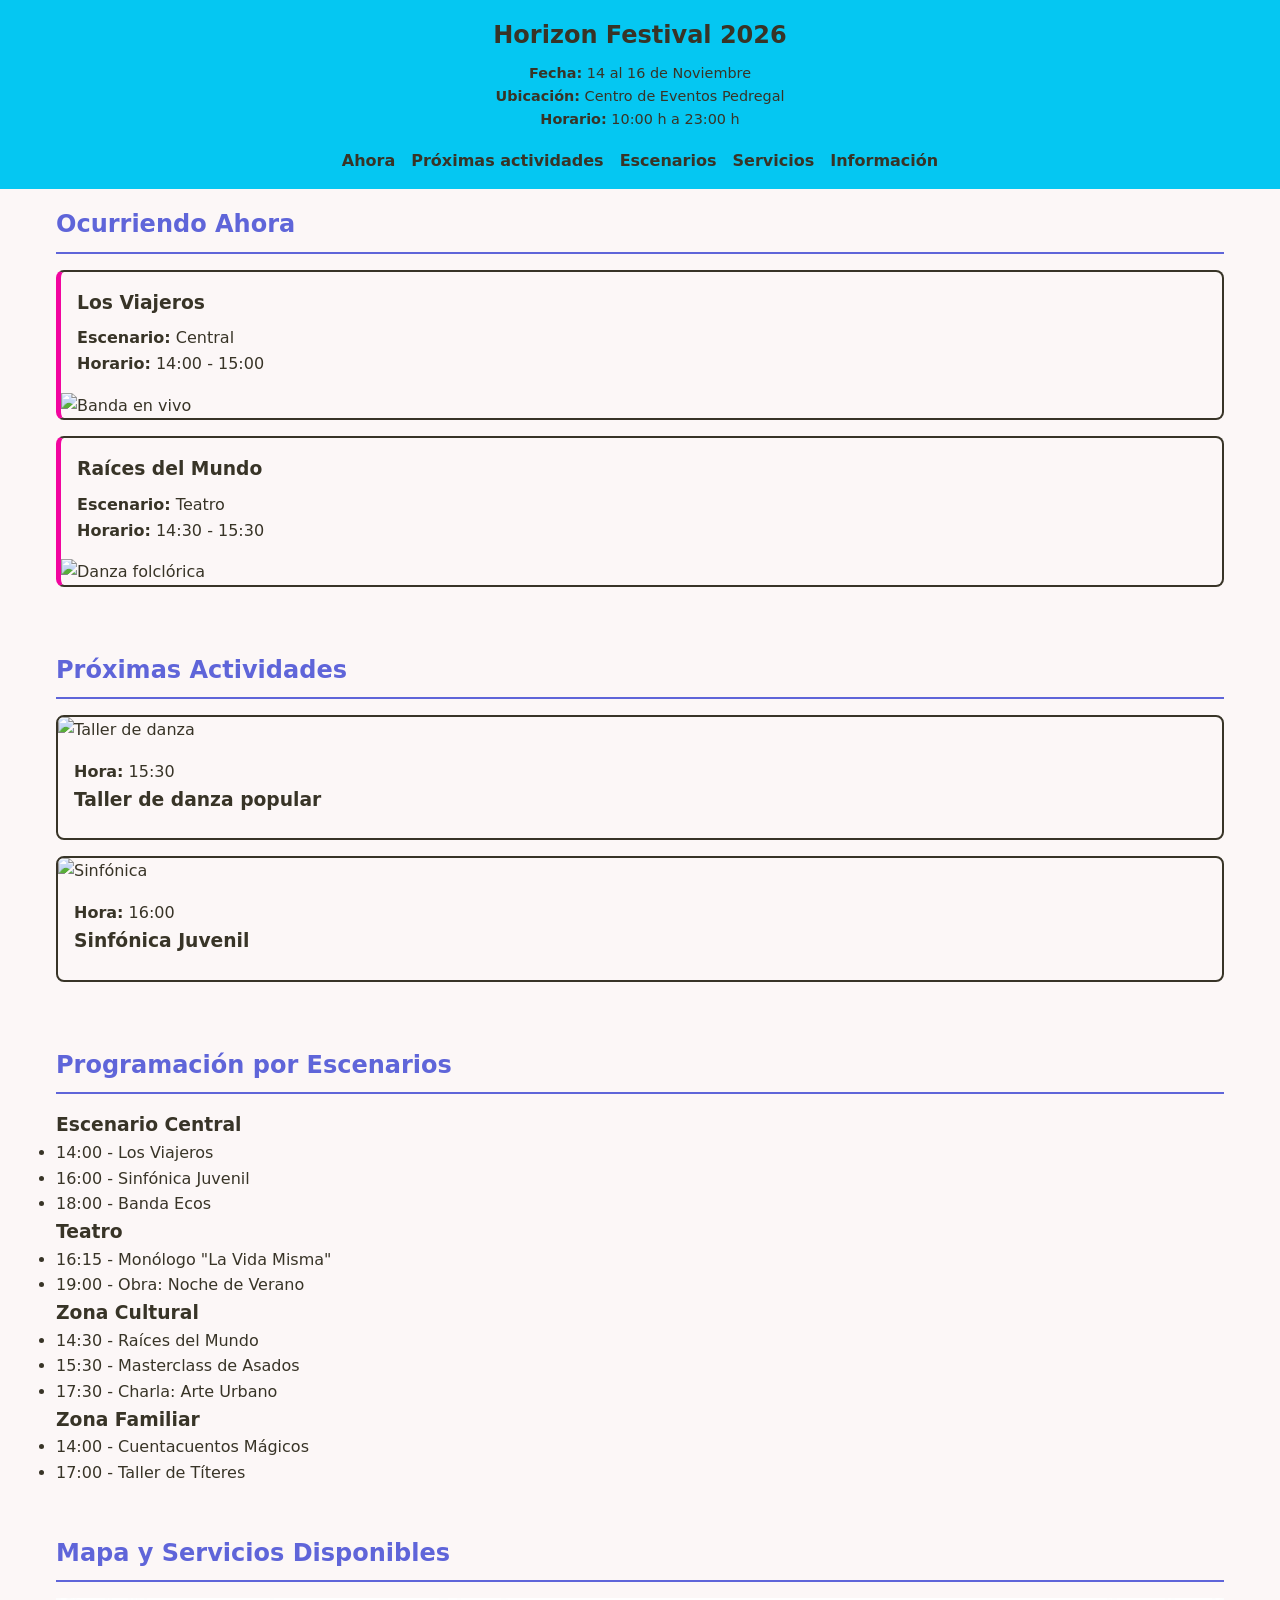
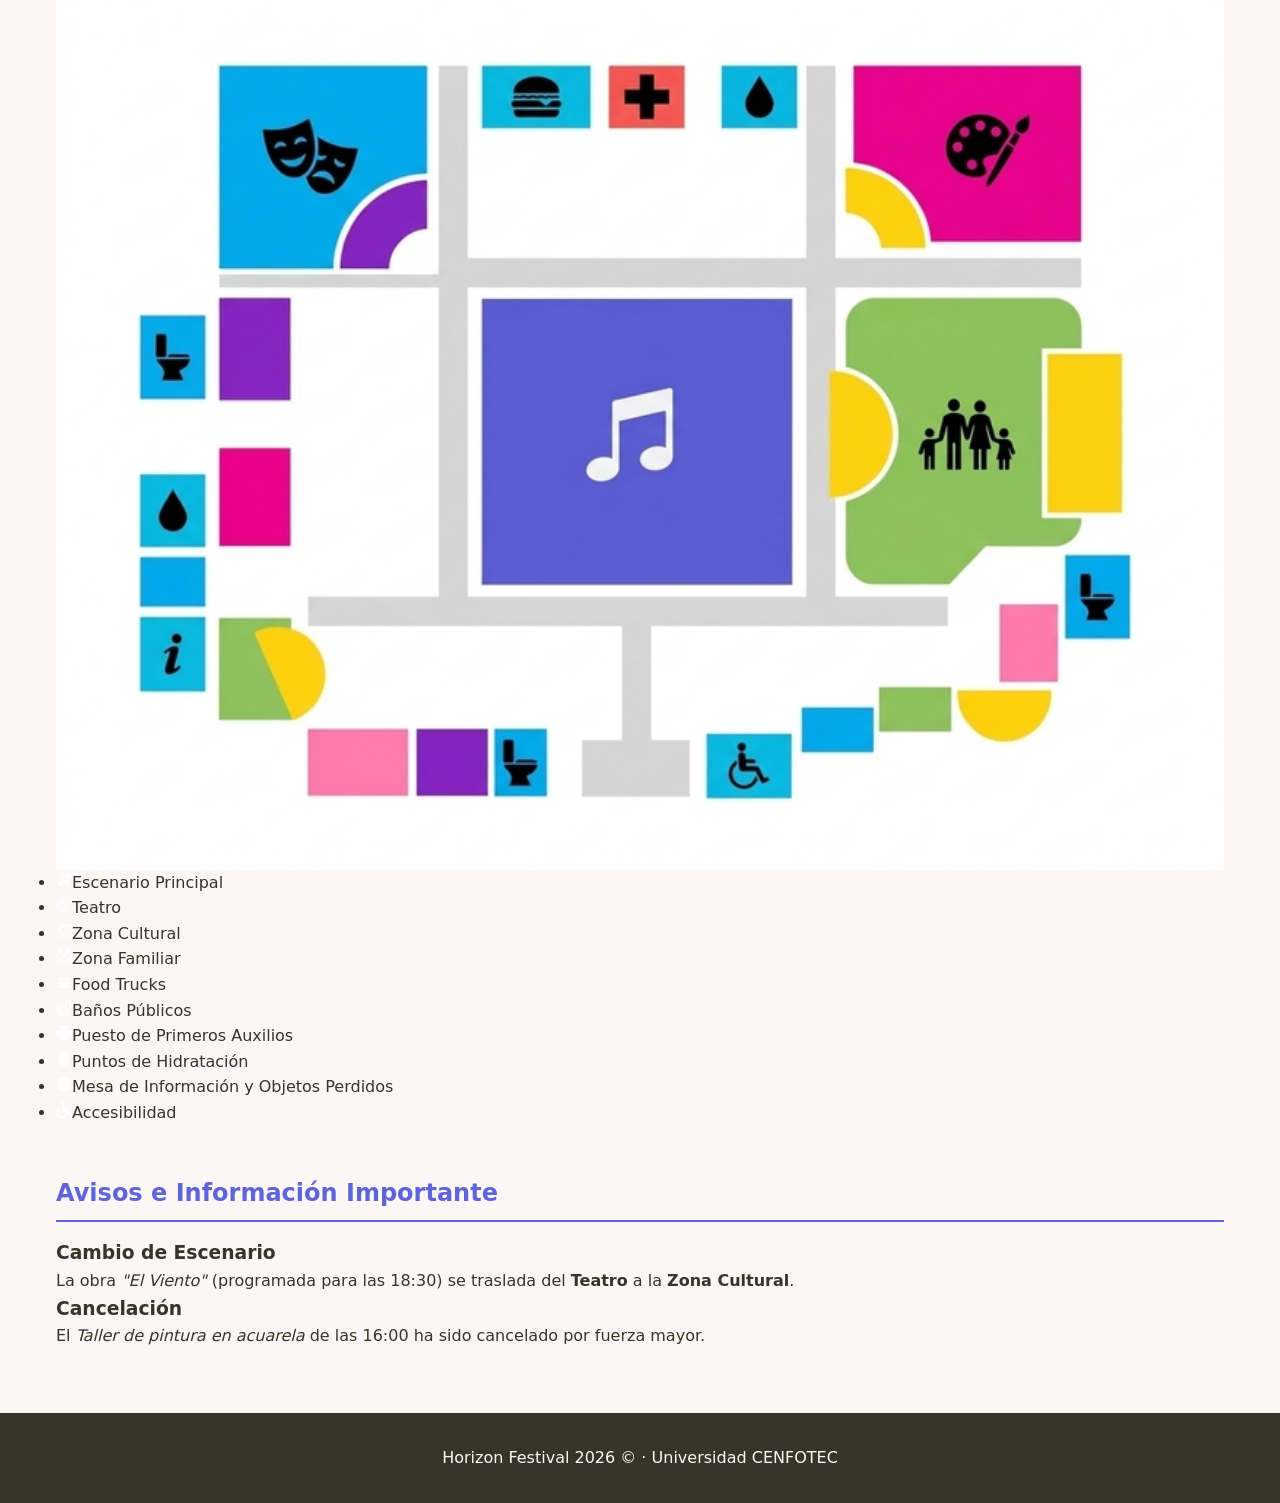
==== commit d8427854: "Correcciones del HTML y se desarrolla las partes generales, header, nav, ocurriendo ahora y proximas" ====
--- a/caso2/index.html
+++ b/caso2/index.html
@@ -17,7 +17,7 @@
         <h1>Horizon Festival 2026</h1>
         <p>
             <strong>Fecha:</strong> 14 al 16 de Noviembre <br>
-            <strong>Ubicación:</strong> Centro de Eventos Pedregal
+            <strong>Ubicación:</strong> Centro de Eventos Pedregal <br>
             <strong>Horario:</strong> 10:00 h a 23:00 h
         </p>
 
@@ -49,7 +49,7 @@
                         <p><strong>Escenario:</strong> Central</p>
                         <p><strong>Horario:</strong> <time>14:00</time> - <time>15:00</time></p>
                     </div>
-                    <img src="https://via.placeholder.com/150" alt="Banda en vivo" class="img-placeholder">
+                    <img src="https://via.placeholder.com/150" alt="Banda en vivo" class="img">
                 </article>
 
                 <article class="actividad-vivo tarjeta-derecha">
@@ -58,7 +58,7 @@
                         <p><strong>Escenario:</strong> Teatro</p>
                         <p><strong>Horario:</strong> <time>14:30</time> - <time>15:30</time></p>
                     </div>
-                    <img src="https://via.placeholder.com/150" alt="Danza folclórica" class="img-placeholder">
+                    <img src="https://via.placeholder.com/150" alt="Danza folclórica" class="img">
                 </article>
 
             </div>
@@ -72,7 +72,7 @@
             <div class="contenedor-programacion">
 
                 <article class="actividad-proxima tarjeta-izquierda">
-                    <img src="https://via.placeholder.com/150" alt="Taller de danza" class="img-placeholder">
+                    <img src="https://via.placeholder.com/150" alt="Taller de danza" class="img">
                     <div class="info-texto">
                         <p><strong>Hora:</strong> <time>15:30</time></p>
                         <h3>Taller de danza popular</h3>
@@ -80,7 +80,7 @@
                 </article>
 
                 <article class="actividad-proxima tarjeta-izquierda">
-                    <img src="https://via.placeholder.com/150" alt="Sinfónica" class="img-placeholder">
+                    <img src="https://via.placeholder.com/150" alt="Sinfónica" class="img">
                     <div class="info-texto">
                         <p><strong>Hora:</strong> <time>16:00</time></p>
                         <h3>Sinfónica Juvenil</h3>
@@ -153,6 +153,8 @@
 
             <h2 id="titulo-mapa-y-servicios">Mapa y Servicios Disponibles</h2>
 
+            <img src="img/mapahorizonfestival.jpg" alt="Mapa" class="img">
+
             <ul class="lista-servicios">
                 <li><span class="eva--music-fill"></span>Escenario Principal</li>
                 <li><span class="hugeicons--mask-theater-02"></span>Teatro</li>
--- a/caso2/css/estilos.css
+++ b/caso2/css/estilos.css
@@ -1,51 +1,155 @@
 :root {
-    --color-claro: #fcf7f7;
-    --color-oscuro: #383427;
-
-    --color-rosado: #F2059F;
-    --color-morado: #5F65D9;
-    --color-celeste: #05C7F2;
-    --color-verde: #8EBF5E;
-
-    /*--color-estado-progreso: #;*/
-
-    --espaciado-sm: 0.5rem;
-    /* 8px */
-    --espaciado-md: 1rem;
-    /* 16px */
-    --espaciado-lg: 2rem;
-    /* 32px */
-    --espaciado-xl: 3rem;
-    /* 48px */
-
-    --fuente-principal: system-ui, -apple-system, sans-serif;
-    --max-width-container: 75rem;
-    --alto-header: 4.5rem;
+  --color-claro: #fcf7f7;
+  --color-oscuro: #383427;
+  --color-rosado: #F2059F;
+  --color-morado: #5F65D9;
+  --color-celeste: #05C7F2;
+  --color-verde: #8EBF5E;
+
+  --espaciado-sm: 0.5rem;
+  --espaciado-md: 1rem;
+  --espaciado-lg: 2rem;
+  --espaciado-xl: 3rem;
+
+  --fuente-principal: system-ui, -apple-system, sans-serif;
+  --max-width-container: 75rem;
 }
 
 *,
 *::before,
 *::after {
-    margin: 0;
-    padding: 0;
-    box-sizing: border-box;
+  margin: 0;
+  padding: 0;
+  box-sizing: border-box;
 }
 
 html {
-    font-size: 100%;
-    scroll-behavior: smooth;
-    scroll-padding-top: 14rem;
-    font-size: 100%;
+  font-size: 100%;
+  scroll-behavior: smooth;
+  scroll-padding-top: 14rem;
 }
 
 body {
-    font-family: var(--fuente-principal);
-    background-color: var(--color-claro);
-    color: var(--color-oscuro);
-    line-height: 1.6;
-}
-
-/* ICONOS */
+  font-family: var(--fuente-principal);
+  background-color: var(--color-claro);
+  color: var(--color-oscuro);
+  line-height: 1.6;
+}
+
+img {
+  max-width: 100%;
+  height: auto;
+  display: block;
+  justify-content: center;
+}
+
+/* Header y nav */
+header {
+  background-color: var(--color-celeste);
+  color: var(--color-oscuro);
+  padding: var(--espaciado-md);
+  position: sticky;
+  top: 0;
+  z-index: 100;
+  text-align: center;
+  justify-content: center;
+}
+
+header h1 {
+  font-size: 1.5rem;
+  color: var(--color-oscuro);
+  margin-bottom: var(--espaciado-sm);
+  text-align: center;
+}
+
+header p {
+  font-size: 0.9rem;
+  margin-bottom: var(--espaciado-md);
+}
+
+nav ul {
+  list-style: none;
+  display: flex;
+  flex-wrap: wrap;
+  gap: var(--espaciado-md);
+  text-align: center;
+  justify-content: center;
+}
+
+nav a {
+  color: var(--color-oscuro);
+  text-decoration: none;
+  font-weight: bold;
+  padding-bottom: 0.2rem;
+  border-bottom: 2px solid transparent;
+  transition: border-color 0.3s;
+  
+}
+
+nav a:hover {
+  border-color: var(--color-rosado);
+}
+
+/* main */
+main {
+  padding: var(--espaciado-md);
+  display: flex;
+  flex-direction: column;
+  gap: var(--espaciado-xl);
+  max-width: var(--max-width-container);
+  margin: 0 auto;
+}
+
+section h2,
+aside h2 {
+  font-size: 1.5rem;
+  margin-bottom: var(--espaciado-md);
+  color: var(--color-morado);
+  border-bottom: 2px solid var(--color-morado);
+  padding-bottom: var(--espaciado-sm);
+}
+
+/* ahora y proximas actividades */
+.actividad-vivo,
+.actividad-proxima {
+  background-color: var(--color-claro);
+  border: 2px solid var(--color-oscuro);
+  border-radius: 0.5rem;
+  overflow: hidden;
+  margin-bottom: var(--espaciado-md);
+  display: flex;
+  flex-direction: column;
+}
+
+.img {
+  width: 100%;
+  height: auto;
+  object-fit: cover;
+}
+
+.info-texto {
+  padding: var(--espaciado-md);
+}
+
+.info-texto h3 {
+  color: var(--color-oscuro);
+  margin-bottom: var(--espaciado-sm);
+}
+
+.actividad-vivo {
+  border-left: 5px solid var(--color-rosado);
+}
+
+/* footer */
+footer {
+  text-align: center;
+  padding: var(--espaciado-lg);
+  background-color: var(--color-oscuro);
+  color: var(--color-claro);
+  margin-top: var(--espaciado-xl);
+}
+
+/* iconos */
 .eva--music-fill {
   display: inline-block;
   width: 1em;
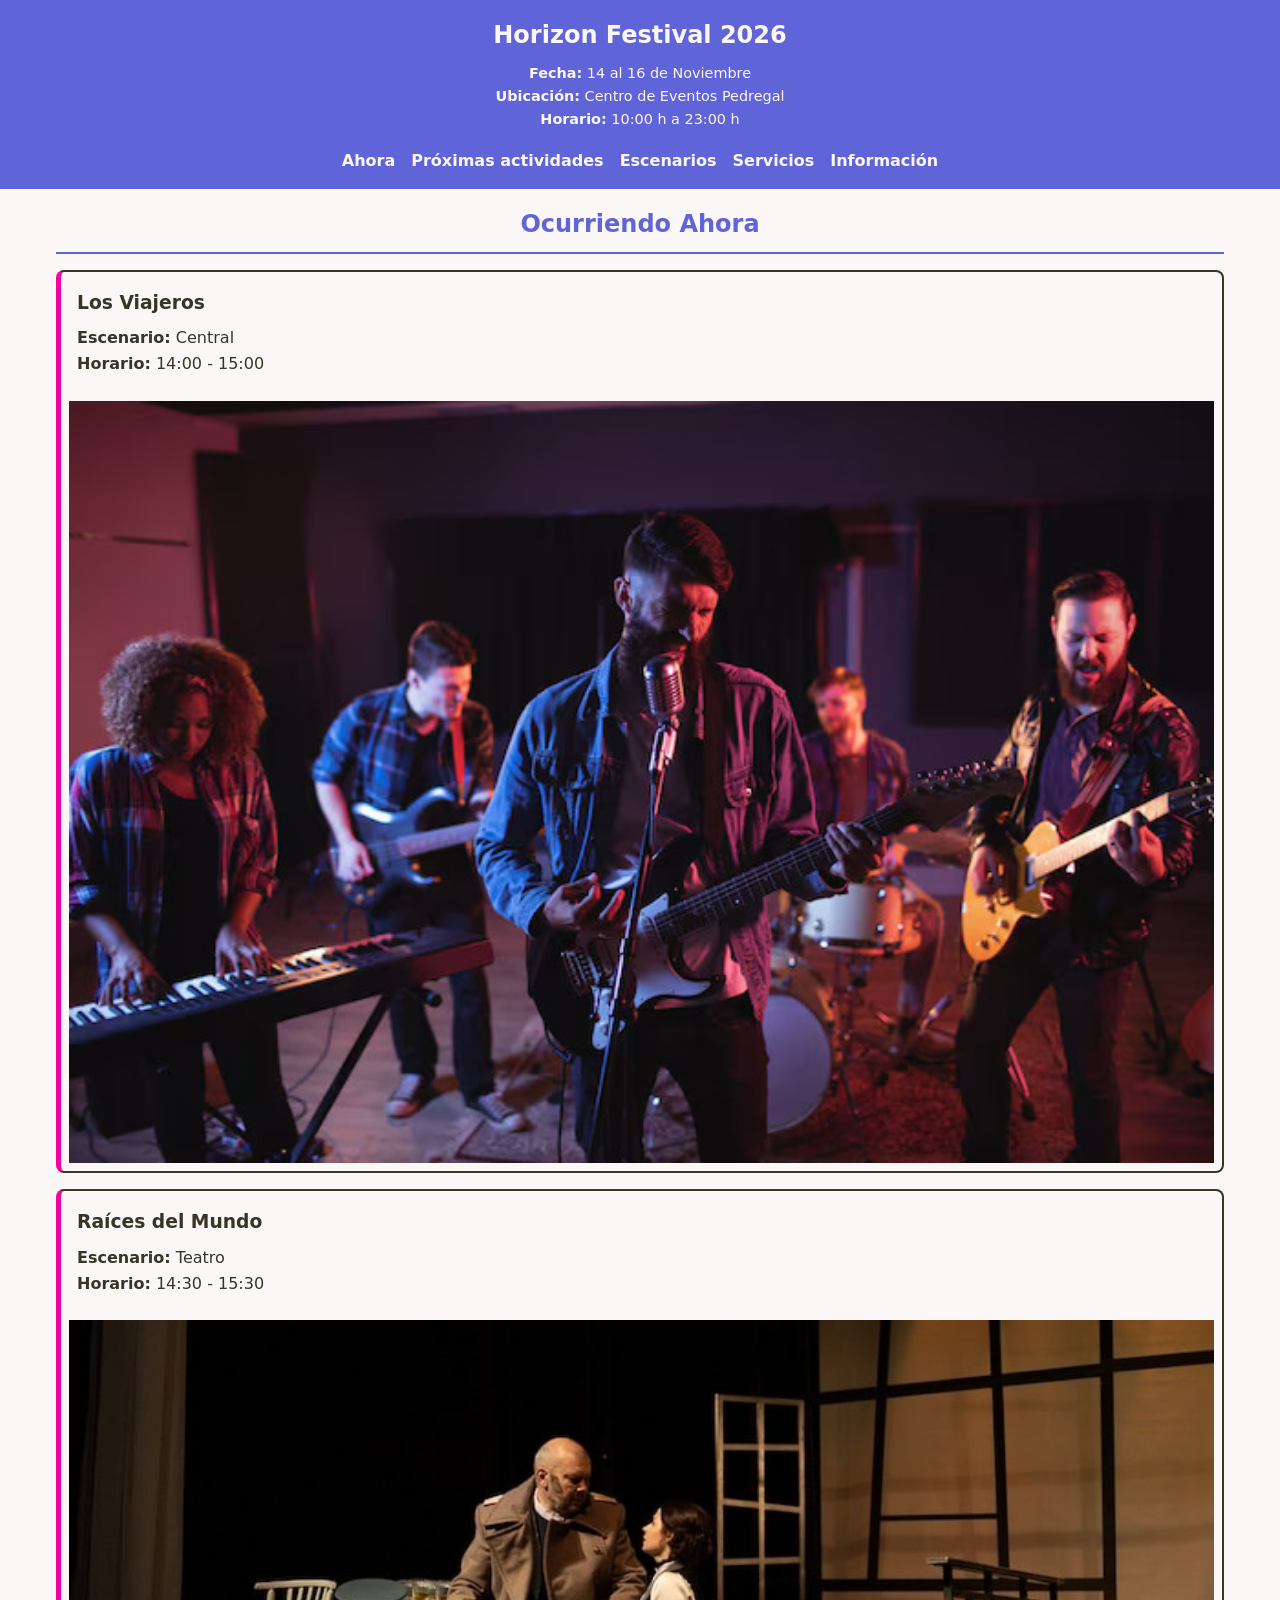
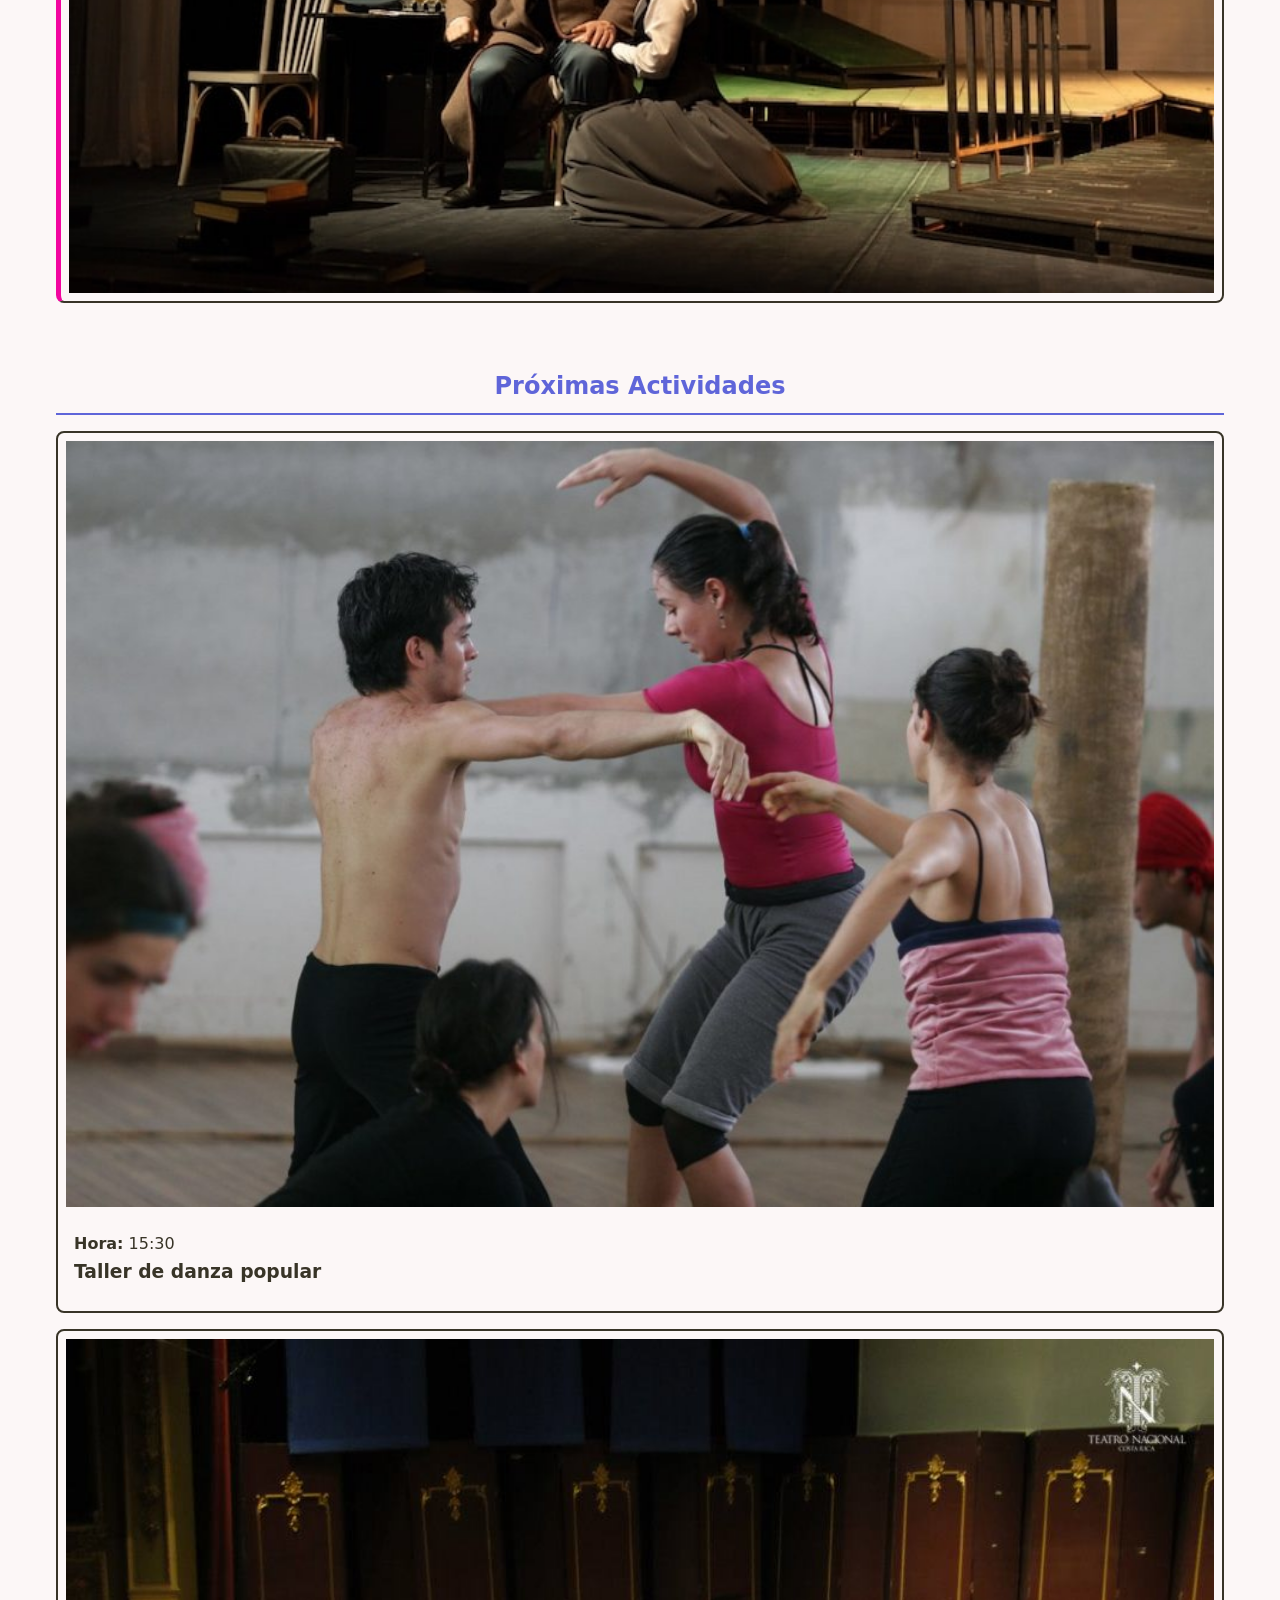
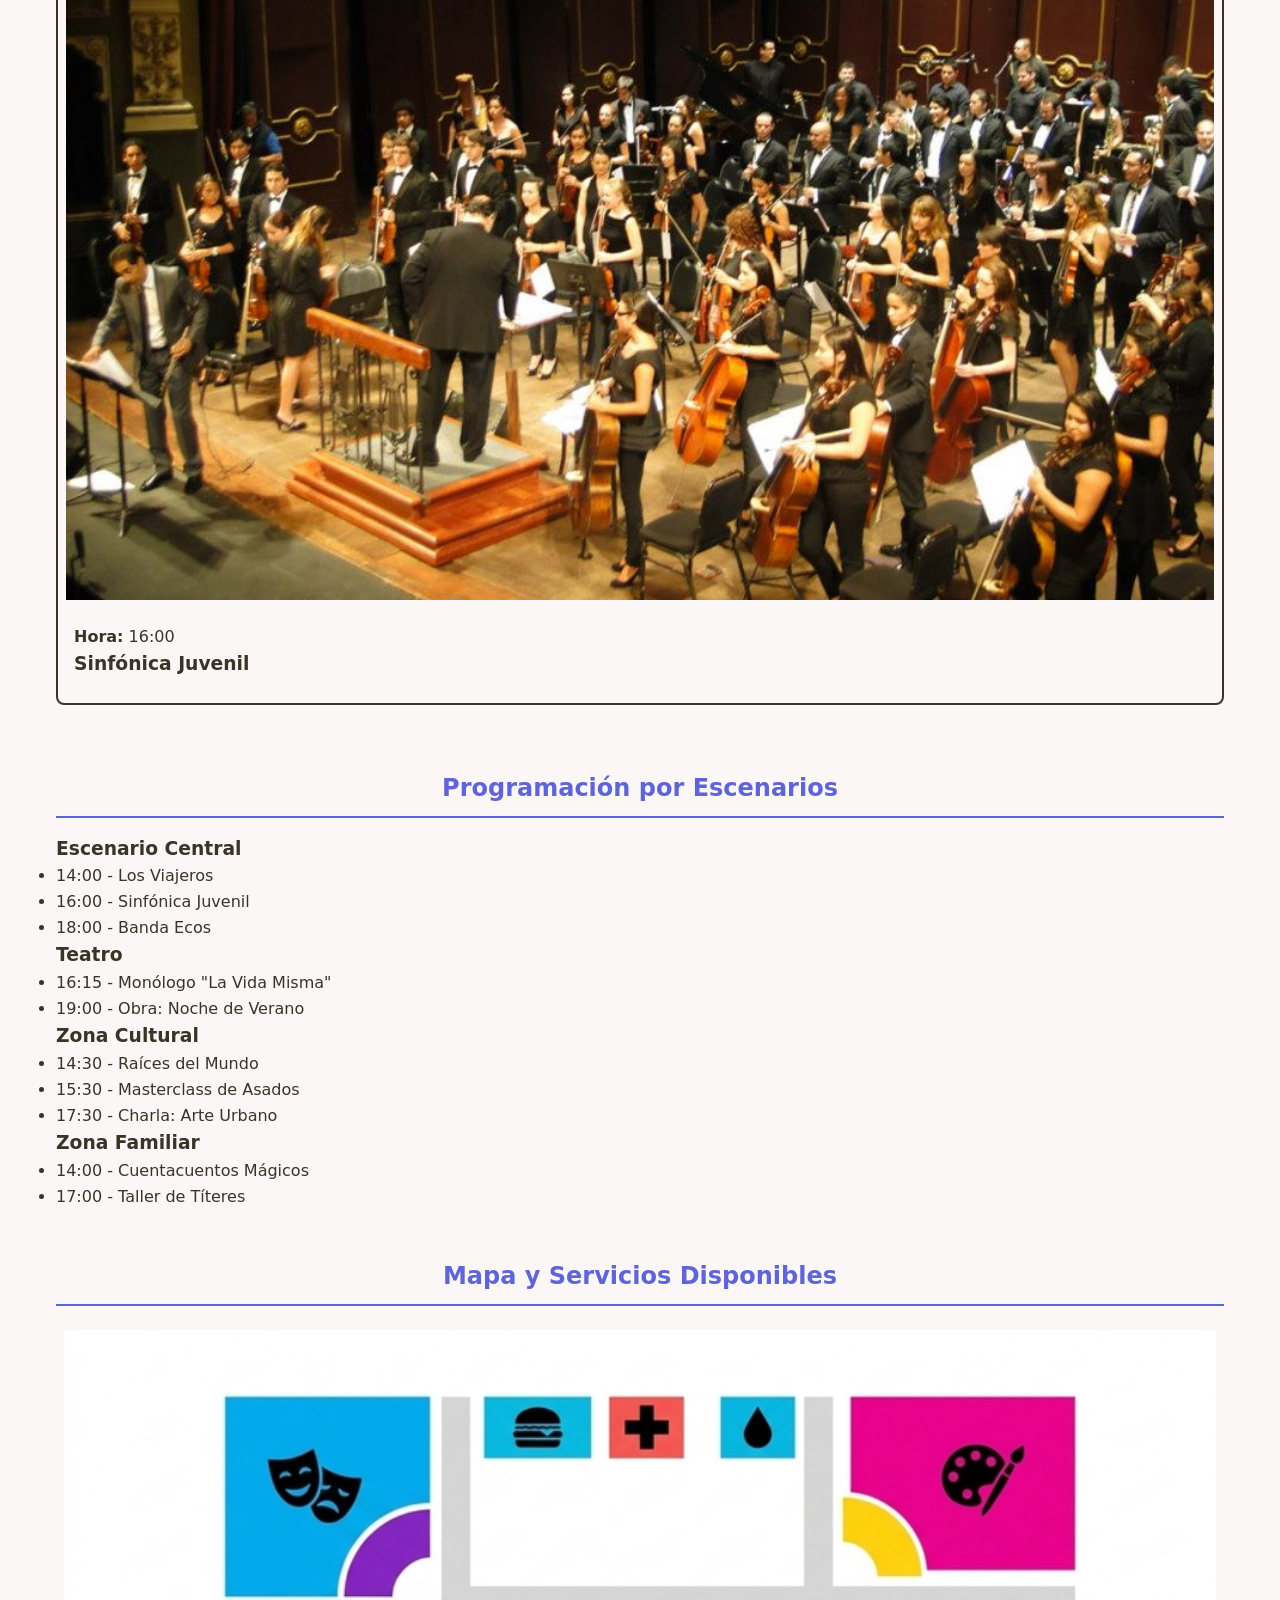
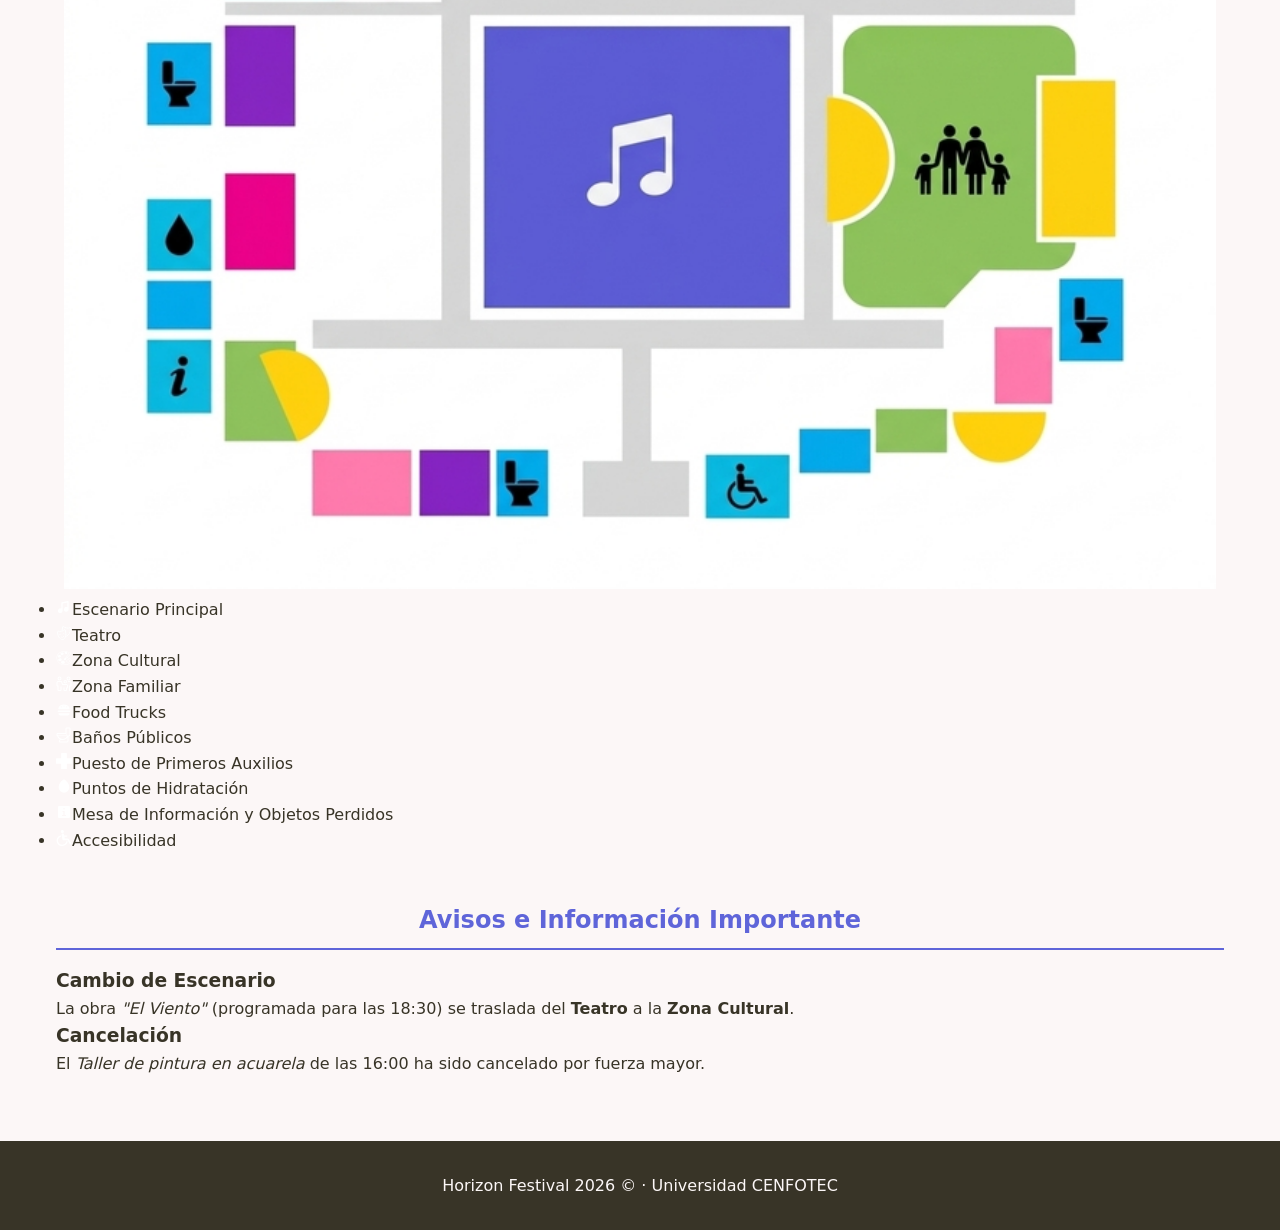
==== commit 4dbaa49f: "Se añaden imágenes faltantes al HTML y se hacen correcciones en el css, no se agrega nuevo contenido" ====
--- a/caso2/index.html
+++ b/caso2/index.html
@@ -49,7 +49,7 @@
                         <p><strong>Escenario:</strong> Central</p>
                         <p><strong>Horario:</strong> <time>14:00</time> - <time>15:00</time></p>
                     </div>
-                    <img src="https://via.placeholder.com/150" alt="Banda en vivo" class="img">
+                    <img src="img/losviajerosmusica.jpg" alt="Banda en vivo" class="img">
                 </article>
 
                 <article class="actividad-vivo tarjeta-derecha">
@@ -58,7 +58,7 @@
                         <p><strong>Escenario:</strong> Teatro</p>
                         <p><strong>Horario:</strong> <time>14:30</time> - <time>15:30</time></p>
                     </div>
-                    <img src="https://via.placeholder.com/150" alt="Danza folclórica" class="img">
+                    <img src="img/raicesdelmundoteatro.jpg" alt="Danza folclórica" class="img">
                 </article>
 
             </div>
@@ -72,7 +72,7 @@
             <div class="contenedor-programacion">
 
                 <article class="actividad-proxima tarjeta-izquierda">
-                    <img src="https://via.placeholder.com/150" alt="Taller de danza" class="img">
+                    <img src="img/tallerdanzapopular.jpg" alt="Taller de danza" class="img">
                     <div class="info-texto">
                         <p><strong>Hora:</strong> <time>15:30</time></p>
                         <h3>Taller de danza popular</h3>
@@ -80,7 +80,7 @@
                 </article>
 
                 <article class="actividad-proxima tarjeta-izquierda">
-                    <img src="https://via.placeholder.com/150" alt="Sinfónica" class="img">
+                    <img src="img/sinfonicajuvenil.jpg" alt="Sinfónica" class="img">
                     <div class="info-texto">
                         <p><strong>Hora:</strong> <time>16:00</time></p>
                         <h3>Sinfónica Juvenil</h3>
--- a/caso2/css/estilos.css
+++ b/caso2/css/estilos.css
@@ -45,8 +45,8 @@
 
 /* Header y nav */
 header {
-  background-color: var(--color-celeste);
-  color: var(--color-oscuro);
+  background-color: var(--color-morado);
+  color: var(--color-claro);
   padding: var(--espaciado-md);
   position: sticky;
   top: 0;
@@ -57,7 +57,7 @@
 
 header h1 {
   font-size: 1.5rem;
-  color: var(--color-oscuro);
+  color: var(--color-claro);
   margin-bottom: var(--espaciado-sm);
   text-align: center;
 }
@@ -77,7 +77,7 @@
 }
 
 nav a {
-  color: var(--color-oscuro);
+  color: var(--color-claro);
   text-decoration: none;
   font-weight: bold;
   padding-bottom: 0.2rem;
@@ -107,6 +107,7 @@
   color: var(--color-morado);
   border-bottom: 2px solid var(--color-morado);
   padding-bottom: var(--espaciado-sm);
+  text-align: center;
 }
 
 /* ahora y proximas actividades */
@@ -124,7 +125,9 @@
 .img {
   width: 100%;
   height: auto;
-  object-fit: cover;
+  /*object-fit: cover;*/
+  padding: var(--espaciado-sm);
+  border-radius: 0.5rem;
 }
 
 .info-texto {
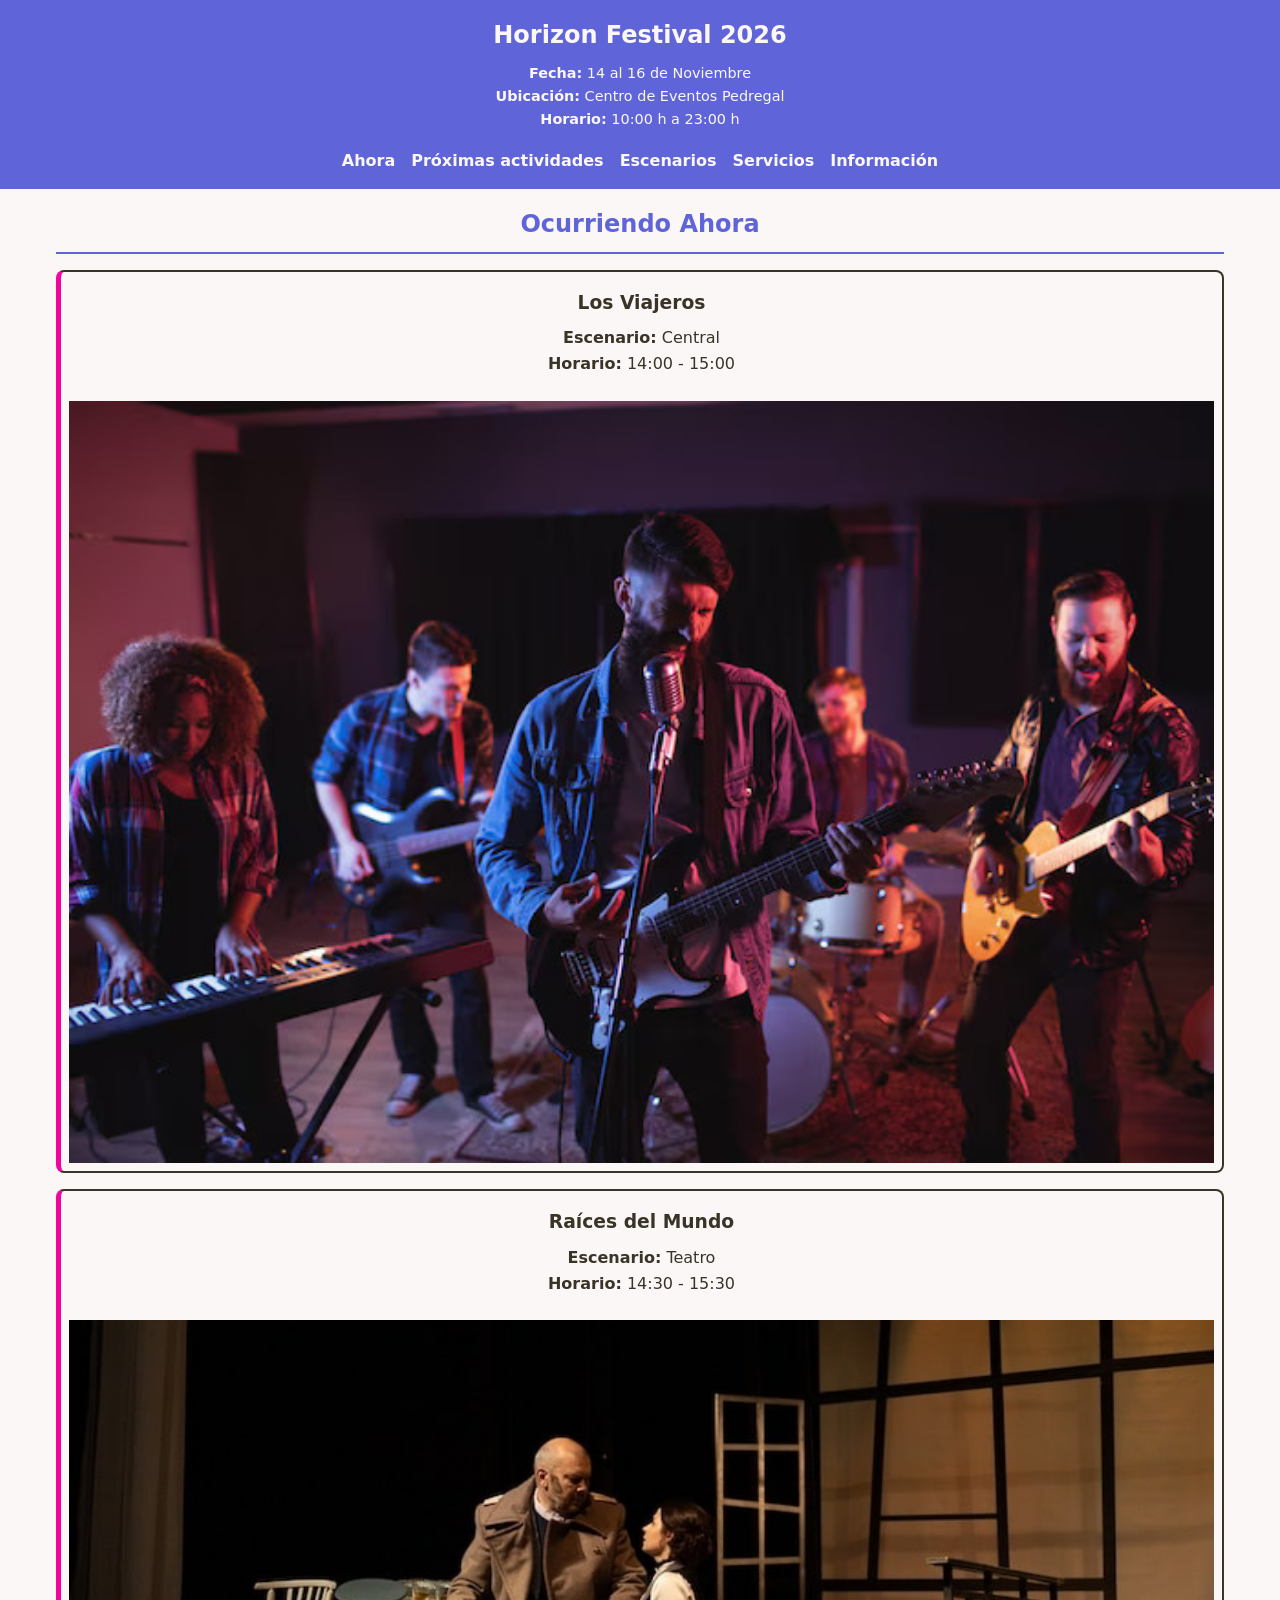
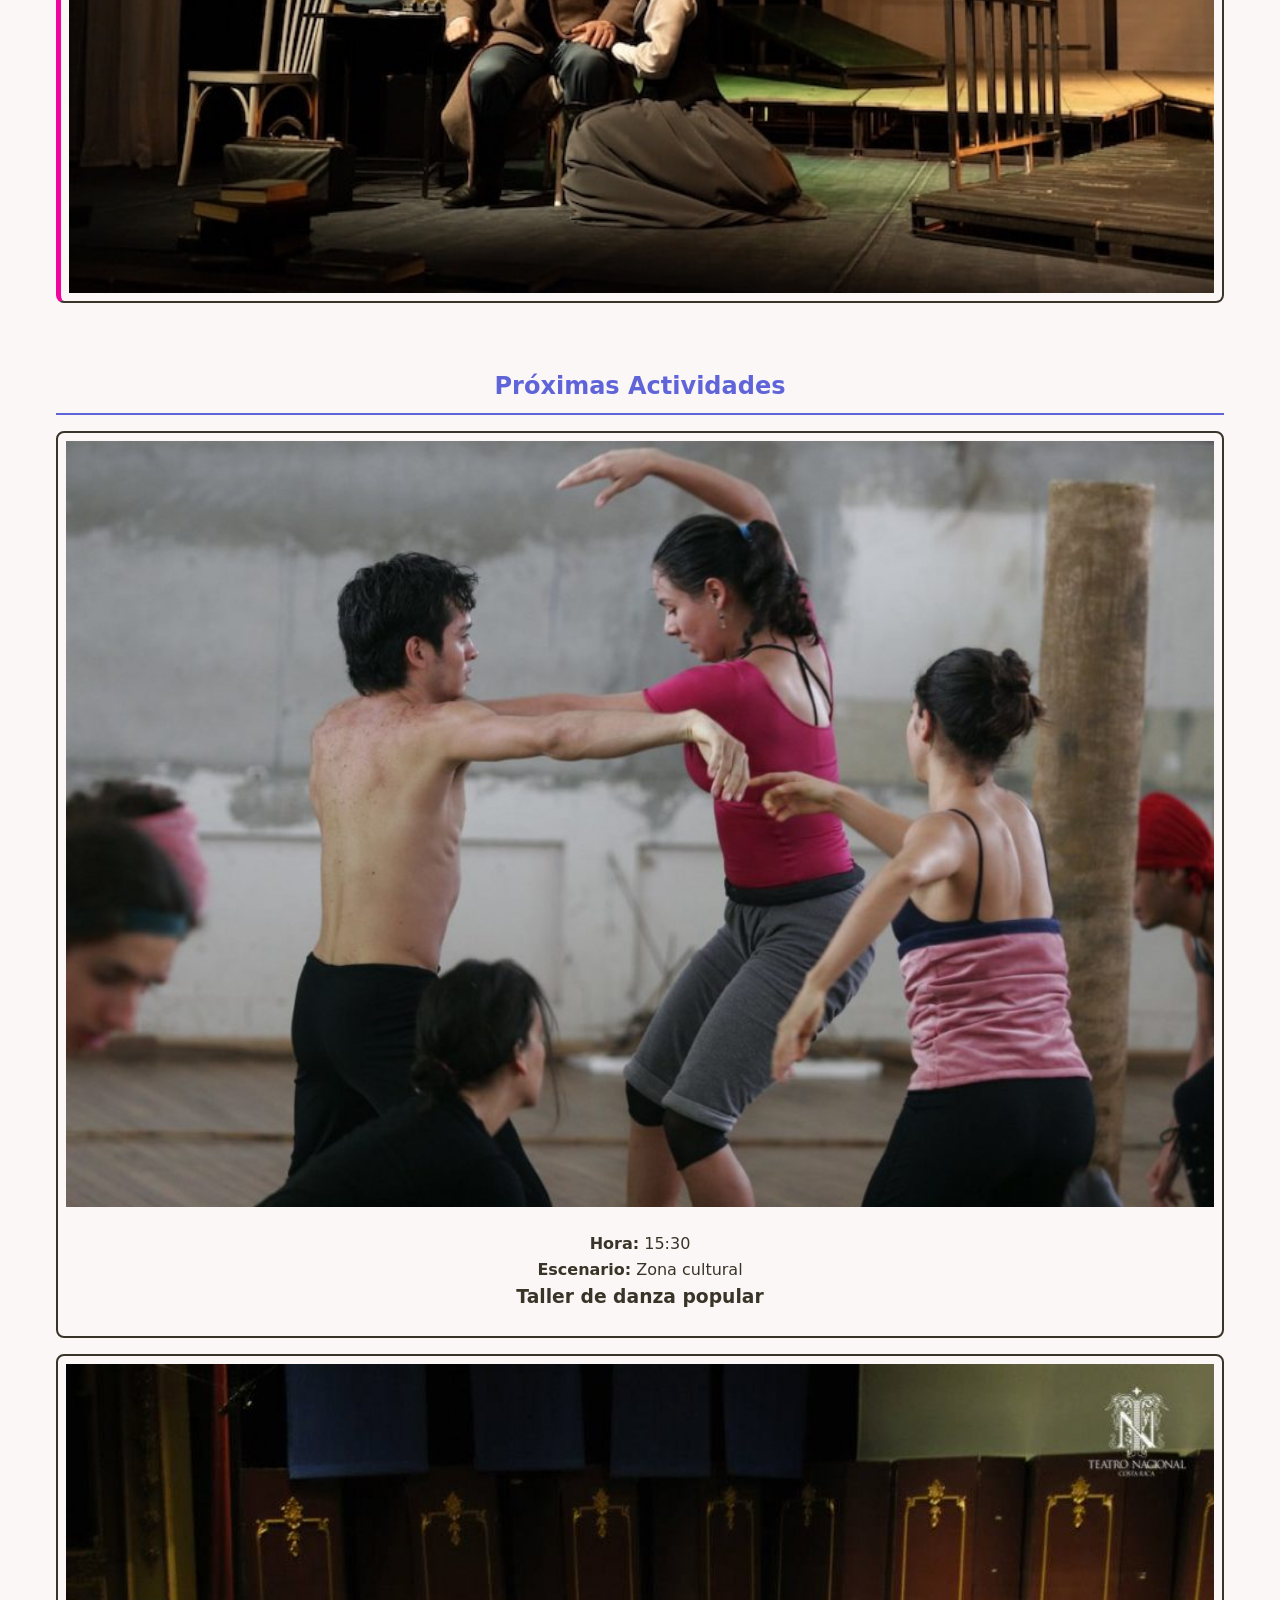
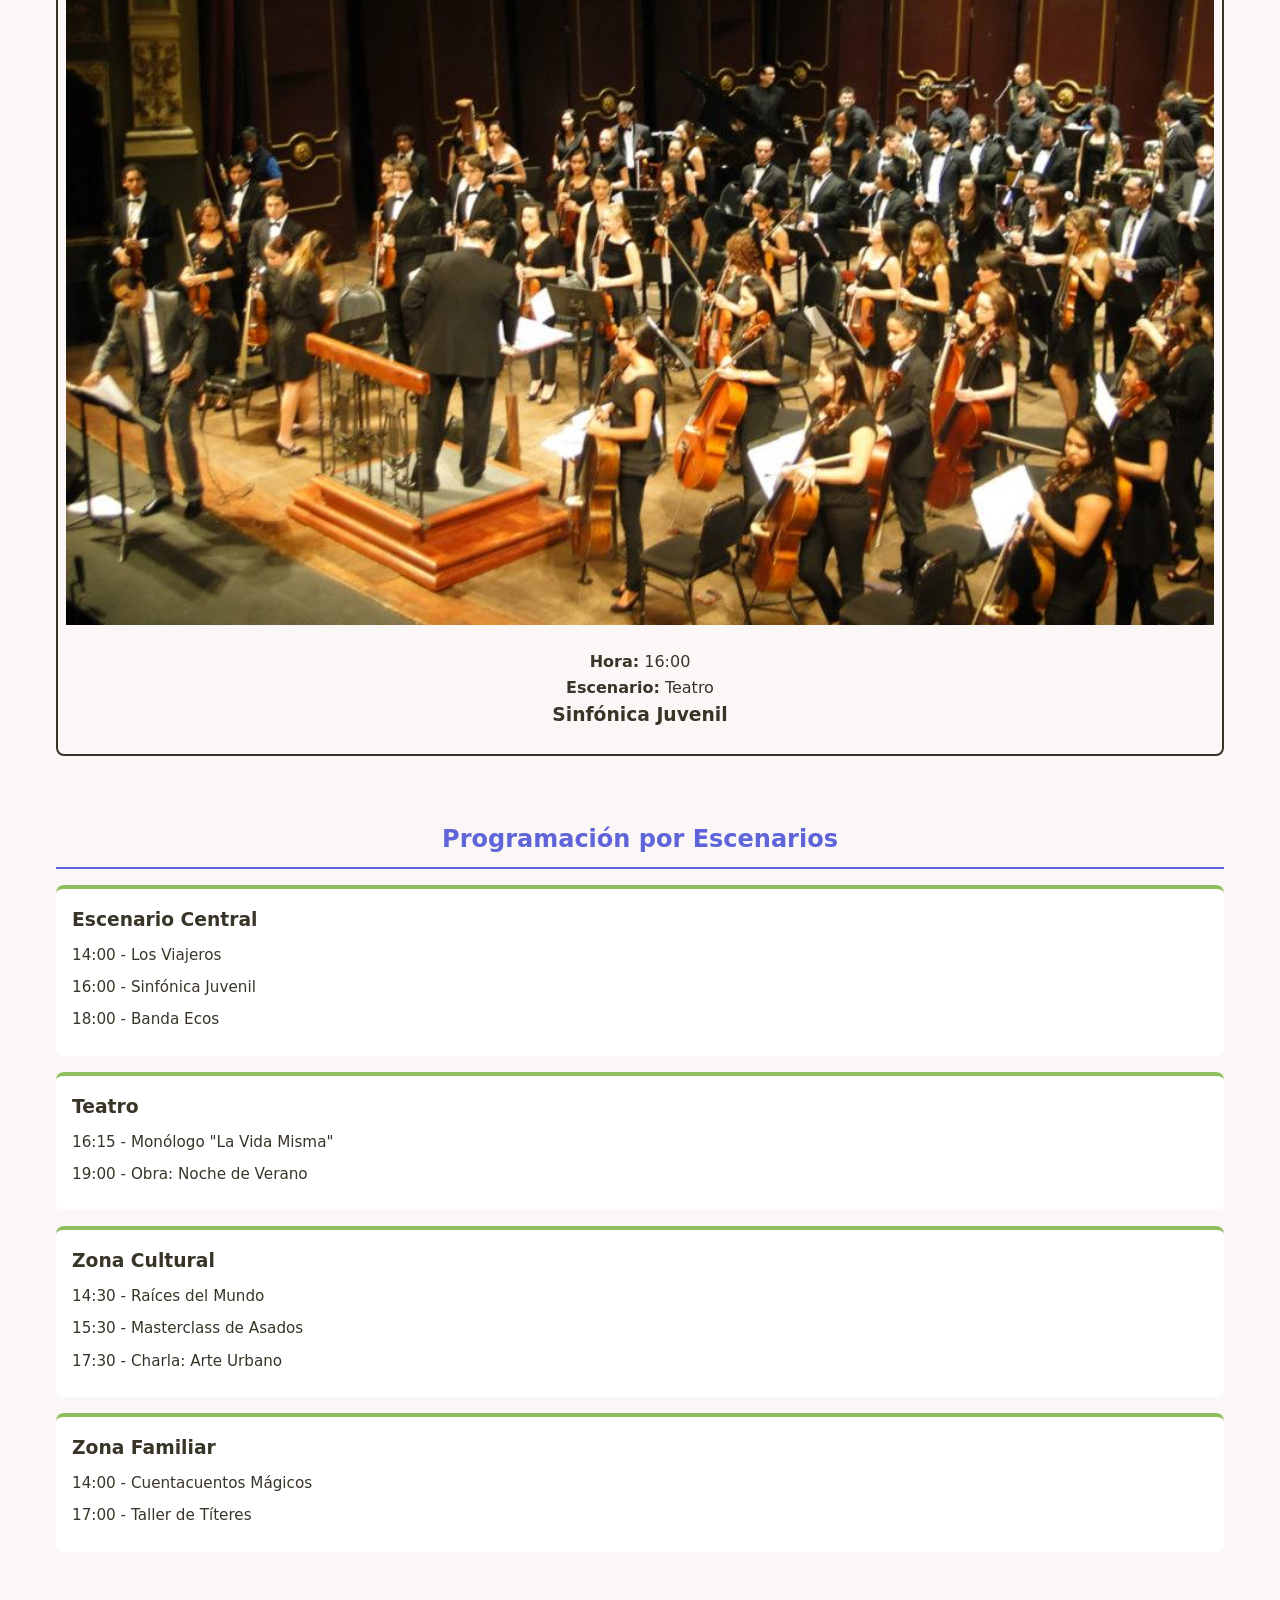
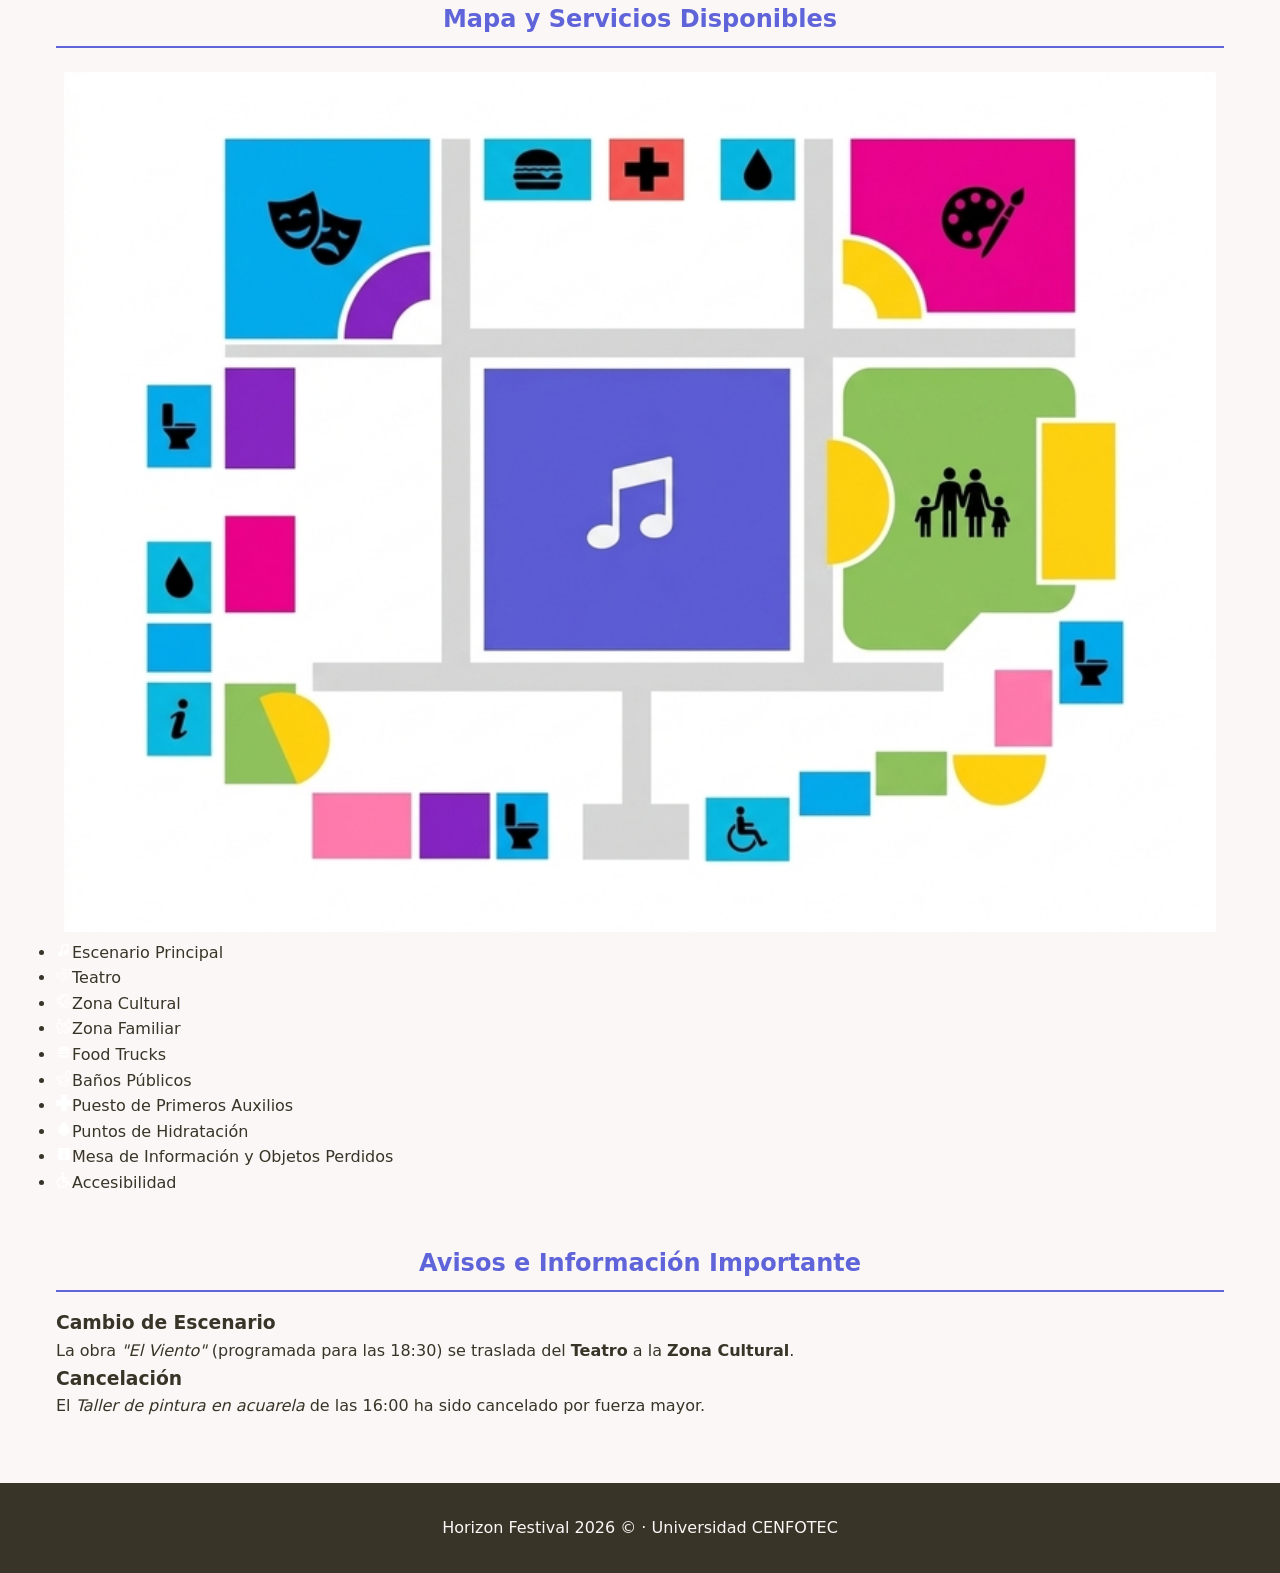
==== commit 5f8e4e24: "Se crean los estilos de la sección programación por escenarios en el CSS" ====
--- a/caso2/index.html
+++ b/caso2/index.html
@@ -49,7 +49,7 @@
                         <p><strong>Escenario:</strong> Central</p>
                         <p><strong>Horario:</strong> <time>14:00</time> - <time>15:00</time></p>
                     </div>
-                    <img src="img/losviajerosmusica.jpg" alt="Banda en vivo" class="img">
+                    <img src="img/losviajerosmusica.jpg" alt="Banda Los Viajeros en vivo" class="img">
                 </article>
 
                 <article class="actividad-vivo tarjeta-derecha">
@@ -58,7 +58,7 @@
                         <p><strong>Escenario:</strong> Teatro</p>
                         <p><strong>Horario:</strong> <time>14:30</time> - <time>15:30</time></p>
                     </div>
-                    <img src="img/raicesdelmundoteatro.jpg" alt="Danza folclórica" class="img">
+                    <img src="img/raicesdelmundoteatro.jpg" alt="Interpretación de obra de teatro" class="img">
                 </article>
 
             </div>
@@ -72,17 +72,19 @@
             <div class="contenedor-programacion">
 
                 <article class="actividad-proxima tarjeta-izquierda">
-                    <img src="img/tallerdanzapopular.jpg" alt="Taller de danza" class="img">
+                    <img src="img/tallerdanzapopular.jpg" alt="Taller de danza popular" class="img">
                     <div class="info-texto">
                         <p><strong>Hora:</strong> <time>15:30</time></p>
+                        <p><strong>Escenario:</strong> Zona cultural</p>
                         <h3>Taller de danza popular</h3>
                     </div>
                 </article>
 
                 <article class="actividad-proxima tarjeta-izquierda">
-                    <img src="img/sinfonicajuvenil.jpg" alt="Sinfónica" class="img">
+                    <img src="img/sinfonicajuvenil.jpg" alt="Presentación de la sinfónica juvenil" class="img">
                     <div class="info-texto">
                         <p><strong>Hora:</strong> <time>16:00</time></p>
+                        <p><strong>Escenario:</strong> Teatro</p>
                         <h3>Sinfónica Juvenil</h3>
                     </div>
                 </article>
--- a/caso2/css/estilos.css
+++ b/caso2/css/estilos.css
@@ -83,7 +83,7 @@
   padding-bottom: 0.2rem;
   border-bottom: 2px solid transparent;
   transition: border-color 0.3s;
-  
+
 }
 
 nav a:hover {
@@ -120,12 +120,12 @@
   margin-bottom: var(--espaciado-md);
   display: flex;
   flex-direction: column;
+  text-align: center;
 }
 
 .img {
   width: 100%;
   height: auto;
-  /*object-fit: cover;*/
   padding: var(--espaciado-sm);
   border-radius: 0.5rem;
 }
@@ -143,6 +143,33 @@
   border-left: 5px solid var(--color-rosado);
 }
 
+/* escenarios */
+.contenedor-escenarios {
+  display: grid;
+  gap: var(--espaciado-md);
+}
+
+.escenario {
+  background-color: #fff;
+  padding: var(--espaciado-md);
+  border-radius: 0.5rem;
+  border-top: 4px solid var(--color-verde);
+}
+
+.escenario h3 {
+  margin-bottom: var(--espaciado-sm);
+}
+
+.escenario ul {
+  list-style: none;
+}
+
+.escenario li {
+  margin-bottom: var(--espaciado-sm);
+  font-size: 0.95rem;
+}
+
+
 /* footer */
 footer {
   text-align: center;
@@ -241,5 +268,4 @@
   background-repeat: no-repeat;
   background-size: 100% 100%;
   background-image: url("data:image/svg+xml,%3Csvg xmlns='http://www.w3.org/2000/svg' viewBox='0 0 1200 1200'%3E%3Cpath fill='%23fff' d='M476.721 0c-65.602.471-117.577 50.855-120.375 119.094c.477 66.402 51.395 117.868 120.375 120.406c61.426-.832 115.989-51.475 119.094-120.406C595.349 52.962 544.73 3.015 476.721 0m33.281 266.375q-40.98-.001-69.156 27.531c-15.261 15.317-32.347 49.101-26.875 76.219h-1.281L483.127 709.5c7.265 38.873 39.258 63.938 81.969 66.594c98.116-.27 204.507-2.497 304.781-1.281l169.062 294.563c19.023 40.147 67.734 48.603 103.095 19.219c16.965-16.834 23.826-45.475 12.155-70.438L958.252 677.469c-14.117-29.208-41.97-45.662-76.844-47.375H663.689l-25.594-125.5h170.313c36.818 2.724 63.343-25.375 55.719-64.031c-5.602-18.888-25.174-36.278-48.031-37.155H616.314c-10.068-51.463-8.466-82.573-48.03-117.813c-16.649-12.808-36.084-19.22-58.282-19.22m-183.719 145.25a73 73 0 0 0-16.063 2.031c-75.444 29.355-143.317 79.801-195.938 149.844c-46.369 65.387-72.293 144.095-74.28 230.531c.772 102.442 44.761 207.567 123.594 286.875c76.408 72.772 182.465 116.699 296.469 119.094c83.152-.458 166.274-25.016 242.063-73.625c68.07-46.237 121.414-112.588 153.656-195.312c5.977-14.516 11.105-30.759 15.375-48.688c6.25-28.186-9.57-51.084-39.688-60.188c-27.394-6.069-51.893 9.046-61.469 38.438a187 187 0 0 1-11.531 37.125c-21.749 57.507-62.231 107.283-115.906 146c-52.185 35.487-114.684 54.813-182.5 56.344c-80.649-.573-158.332-31.315-223.469-89.625c-55.969-54.264-90.982-131.912-92.844-216.438c.358-60.255 19.762-119.715 56.344-173.531c35.875-49.807 86.096-88.272 147.281-113.344c25.783-8.456 39.673-35.15 30.719-64.031c-8.649-20.761-29.024-31.808-51.813-31.5'/%3E%3C/svg%3E");
-}
-
+}
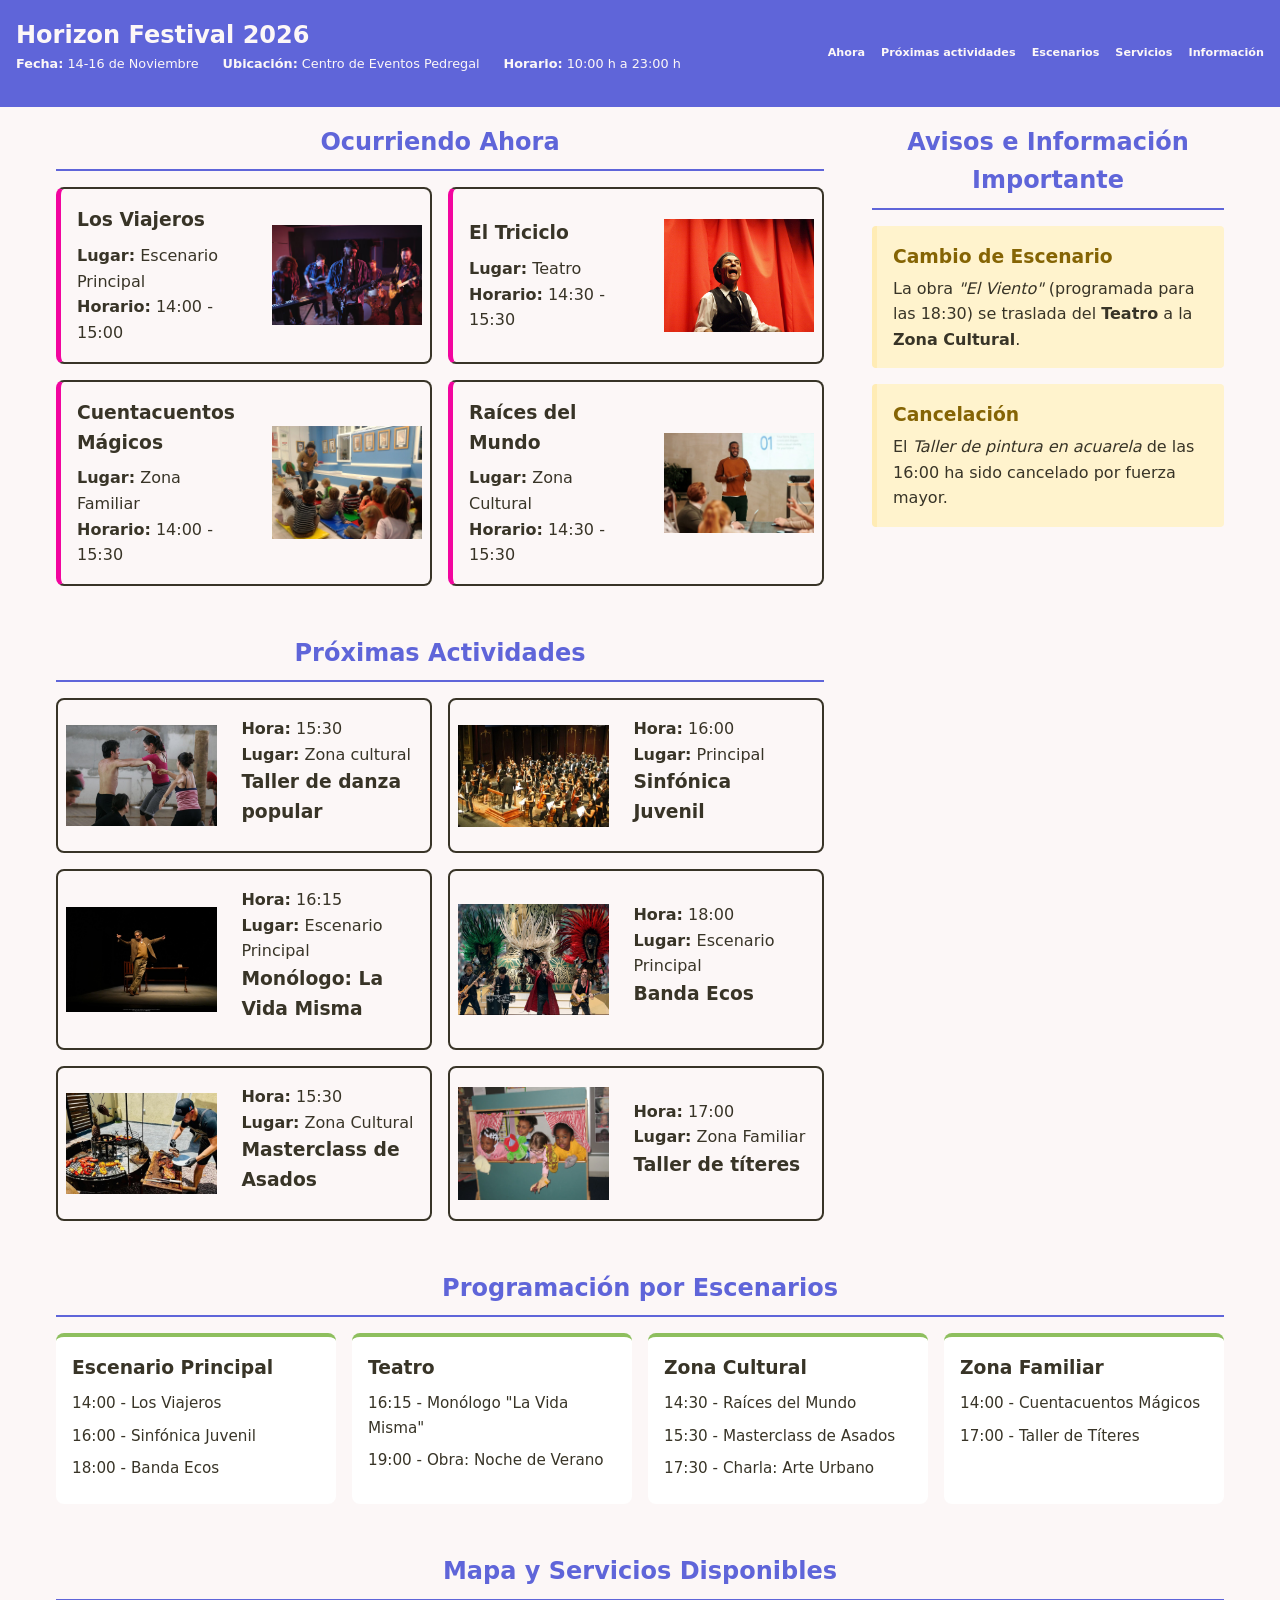
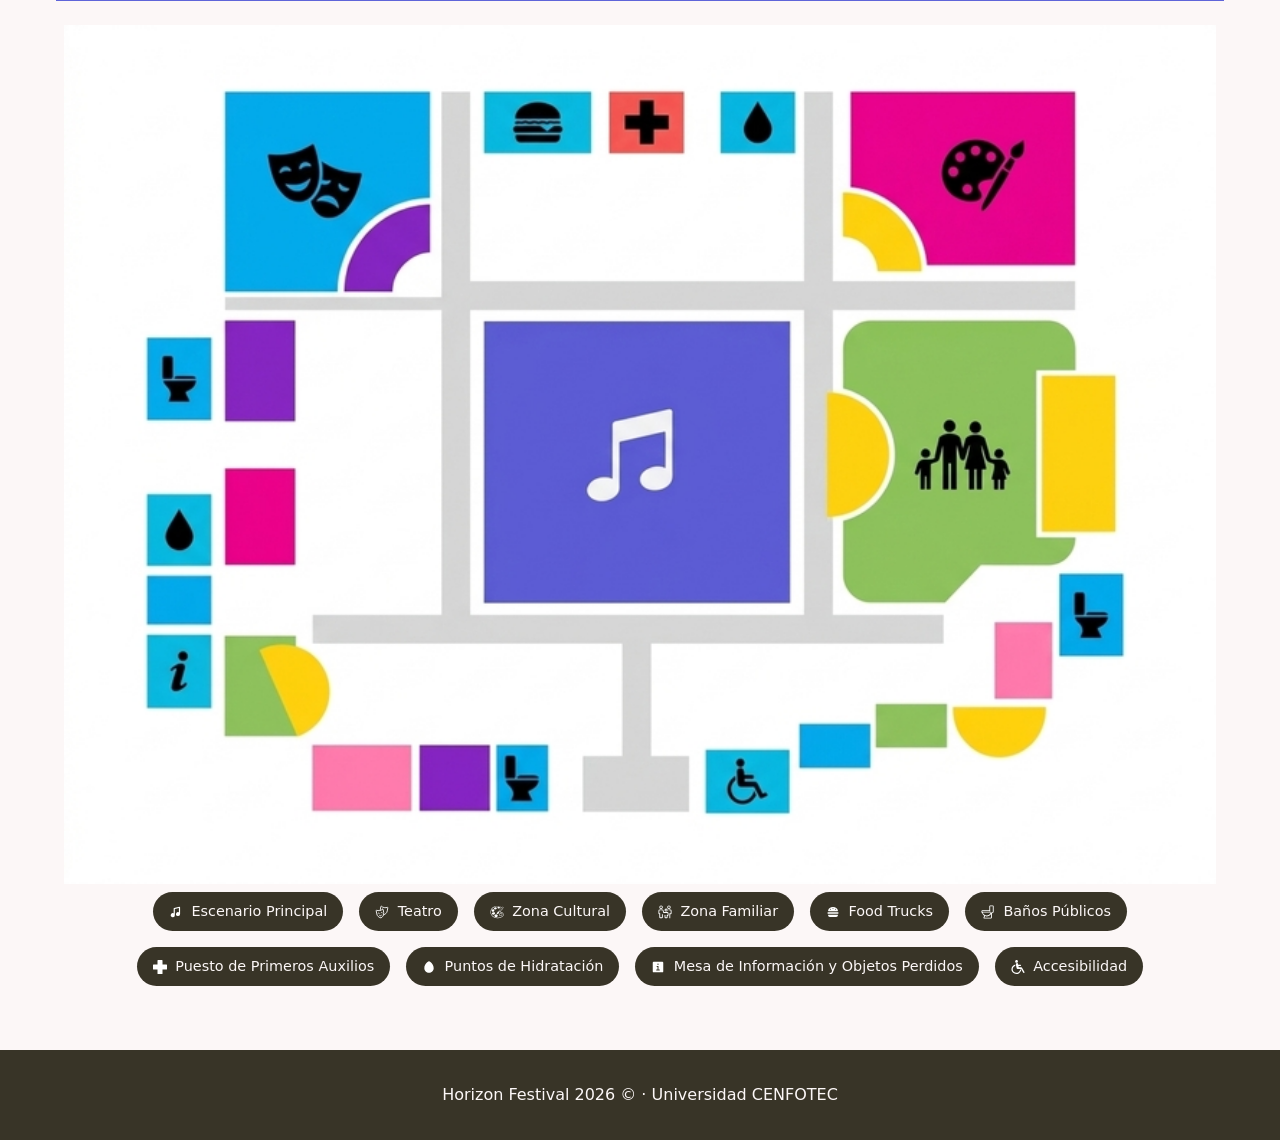
==== commit 04168331: "Se crean los estilos en CSS de las secciones servicios y avisos" ====
--- a/caso2/index.html
+++ b/caso2/index.html
@@ -12,16 +12,19 @@
 
 <body>
 
-    <header>
-
-        <h1>Horizon Festival 2026</h1>
-        <p>
-            <strong>Fecha:</strong> 14 al 16 de Noviembre <br>
-            <strong>Ubicación:</strong> Centro de Eventos Pedregal <br>
-            <strong>Horario:</strong> 10:00 h a 23:00 h
-        </p>
-
-        <nav aria-label="Navegación del festival">
+    <header class="main-header">
+
+        <div class="info-festival">
+            <h1>Horizon Festival 2026</h1>
+            <p class="detalles-festival">
+                <span><strong>Fecha:</strong> 14-16 de Noviembre</span>
+                <span><strong>Ubicación:</strong> Centro de Eventos Pedregal</span>
+                <span><strong>Horario:</strong> 10:00 h a 23:00 h</span>
+            </p>
+
+        </div>
+
+        <nav aria-label="navegación-del festival">
 
             <ul>
                 <li><a href="#ahora">Ahora</a></li>
@@ -46,7 +49,7 @@
                 <article class="actividad-vivo tarjeta-derecha">
                     <div class="info-texto">
                         <h3>Los Viajeros</h3>
-                        <p><strong>Escenario:</strong> Central</p>
+                        <p><strong>Lugar:</strong> Escenario Principal</p>
                         <p><strong>Horario:</strong> <time>14:00</time> - <time>15:00</time></p>
                     </div>
                     <img src="img/losviajerosmusica.jpg" alt="Banda Los Viajeros en vivo" class="img">
@@ -54,11 +57,29 @@
 
                 <article class="actividad-vivo tarjeta-derecha">
                     <div class="info-texto">
+                        <h3>El Triciclo</h3>
+                        <p><strong>Lugar:</strong> Teatro</p>
+                        <p><strong>Horario:</strong> <time>14:30</time> - <time>15:30</time></p>
+                    </div>
+                    <img src="img/eltricicloteatro.jpg" alt="Interpretación de obra de teatro" class="img">
+                </article>
+
+                <article class="actividad-vivo tarjeta-derecha">
+                    <div class="info-texto">
+                        <h3>Cuentacuentos Mágicos</h3>
+                        <p><strong>Lugar:</strong> Zona Familiar</p>
+                        <p><strong>Horario:</strong> <time>14:00</time> - <time>15:30</time></p>
+                    </div>
+                    <img src="img/cuentacuentosfamiliar.jpg" alt="Niños disfrutando cuentos" class="img">
+                </article>
+
+                <article class="actividad-vivo tarjeta-derecha">
+                    <div class="info-texto">
                         <h3>Raíces del Mundo</h3>
-                        <p><strong>Escenario:</strong> Teatro</p>
+                        <p><strong>Lugar:</strong> Zona Cultural</p>
                         <p><strong>Horario:</strong> <time>14:30</time> - <time>15:30</time></p>
                     </div>
-                    <img src="img/raicesdelmundoteatro.jpg" alt="Interpretación de obra de teatro" class="img">
+                    <img src="img/raicesdelmundocultural.jpg" alt="Actividad cultural raíces del mundo" class="img">
                 </article>
 
             </div>
@@ -75,7 +96,7 @@
                     <img src="img/tallerdanzapopular.jpg" alt="Taller de danza popular" class="img">
                     <div class="info-texto">
                         <p><strong>Hora:</strong> <time>15:30</time></p>
-                        <p><strong>Escenario:</strong> Zona cultural</p>
+                        <p><strong>Lugar:</strong> Zona cultural</p>
                         <h3>Taller de danza popular</h3>
                     </div>
                 </article>
@@ -84,11 +105,47 @@
                     <img src="img/sinfonicajuvenil.jpg" alt="Presentación de la sinfónica juvenil" class="img">
                     <div class="info-texto">
                         <p><strong>Hora:</strong> <time>16:00</time></p>
-                        <p><strong>Escenario:</strong> Teatro</p>
+                        <p><strong>Lugar:</strong> Principal</p>
                         <h3>Sinfónica Juvenil</h3>
                     </div>
                 </article>
 
+                <article class="actividad-proxima tarjeta-izquierda">
+                    <img src="img/lavidamismateatro.jpg" alt="Presentación de monólogo teatral" class="img">
+                    <div class="info-texto">
+                        <p><strong>Hora:</strong> <time>16:15</time></p>
+                        <p><strong>Lugar:</strong> Escenario Principal</p>
+                        <h3>Monólogo: La Vida Misma</h3>
+                    </div>
+                </article>
+
+                <article class="actividad-proxima tarjeta-izquierda">
+                    <img src="img/bandaecosmusica.jpg" alt="Presentación de la banda Ecos" class="img">
+                    <div class="info-texto">
+                        <p><strong>Hora:</strong> <time>18:00</time></p>
+                        <p><strong>Lugar:</strong> Escenario Principal</p>
+                        <h3>Banda Ecos</h3>
+                    </div>
+                </article>
+
+                <article class="actividad-proxima tarjeta-izquierda">
+                    <img src="img/masterclassasadoscultural.jpg" alt="Clase de asados" class="img">
+                    <div class="info-texto">
+                        <p><strong>Hora:</strong> <time>15:30</time></p>
+                        <p><strong>Lugar:</strong> Zona Cultural</p>
+                        <h3>Masterclass de Asados</h3>
+                    </div>
+                </article>
+
+                <article class="actividad-proxima tarjeta-izquierda">
+                    <img src="img/tallertiteresfamiliar.jpg" alt="Niños en un taller de títeres" class="img">
+                    <div class="info-texto">
+                        <p><strong>Hora:</strong> <time>17:00</time></p>
+                        <p><strong>Lugar:</strong> Zona Familiar</p>
+                        <h3>Taller de títeres</h3>
+                    </div>
+                </article>
+
             </div>
 
         </section>
@@ -101,7 +158,7 @@
 
                 <section aria-labelledby="escenario-central" class="escenario">
 
-                    <h3 id="escenario-central">Escenario Central</h3>
+                    <h3 id="escenario-central">Escenario Principal</h3>
 
                     <ul>
                         <li><time>14:00</time> - Los Viajeros</li>
@@ -173,7 +230,7 @@
 
         </section>
 
-        <aside id="informacion" aria-labelledby="titulo-informacion">
+        <aside id="informacion" aria-labelledby="titulo-informacion" class="avisos-e-info">
 
             <h2 id="titulo-informacion">Avisos e Información Importante</h2>
 
--- a/caso2/css/estilos.css
+++ b/caso2/css/estilos.css
@@ -44,30 +44,43 @@
 }
 
 /* Header y nav */
-header {
+.main-header {
   background-color: var(--color-morado);
   color: var(--color-claro);
-  padding: var(--espaciado-md);
+  padding: var(--espaciado-md) 0;
   position: sticky;
   top: 0;
   z-index: 100;
   text-align: center;
   justify-content: center;
-}
-
-header h1 {
+  display: flex;
+  flex-direction: column;
+  align-items: center;
+}
+
+.main-header h1 {
   font-size: 1.5rem;
   color: var(--color-claro);
   margin-bottom: var(--espaciado-sm);
   text-align: center;
 }
 
-header p {
-  font-size: 0.9rem;
+.main-header p {
+  font-size: 0.8rem;
   margin-bottom: var(--espaciado-md);
 }
 
+.detalles-festival {
+  font-size: 1rem;
+  margin-bottom: var(--espaciado-md);
+  display: flex;
+  flex-wrap: wrap;
+  justify-content: center;
+  gap: 0.5rem 1.5rem;
+}
+
 nav ul {
+  font-size: 0.7rem;
   list-style: none;
   display: flex;
   flex-wrap: wrap;
@@ -169,6 +182,39 @@
   font-size: 0.95rem;
 }
 
+/* servicios */
+.lista-servicios {
+  list-style: none;
+  display: flex;
+  flex-wrap: wrap;
+  gap: var(--espaciado-md);
+  justify-content: center;
+}
+
+.lista-servicios li {
+  background-color: var(--color-oscuro);
+  color: var(--color-claro);
+  padding: var(--espaciado-sm) var(--espaciado-md);
+  border-radius: 2rem;
+  display: flex;
+  align-items: center;
+  gap: var(--espaciado-sm);
+  font-size: 0.9rem;
+}
+
+/* avisos e informacion importante */
+#informacion .aviso {
+  background-color: #fff3cd;
+  border-left: 5px solid #ffecb5;
+  padding: var(--espaciado-md);
+  margin-bottom: var(--espaciado-md);
+  border-radius: 0.25rem;
+}
+
+#informacion .aviso h3 {
+  color: #856404;
+  margin-bottom: 0.25rem;
+}
 
 /* footer */
 footer {
@@ -268,4 +314,102 @@
   background-repeat: no-repeat;
   background-size: 100% 100%;
   background-image: url("data:image/svg+xml,%3Csvg xmlns='http://www.w3.org/2000/svg' viewBox='0 0 1200 1200'%3E%3Cpath fill='%23fff' d='M476.721 0c-65.602.471-117.577 50.855-120.375 119.094c.477 66.402 51.395 117.868 120.375 120.406c61.426-.832 115.989-51.475 119.094-120.406C595.349 52.962 544.73 3.015 476.721 0m33.281 266.375q-40.98-.001-69.156 27.531c-15.261 15.317-32.347 49.101-26.875 76.219h-1.281L483.127 709.5c7.265 38.873 39.258 63.938 81.969 66.594c98.116-.27 204.507-2.497 304.781-1.281l169.062 294.563c19.023 40.147 67.734 48.603 103.095 19.219c16.965-16.834 23.826-45.475 12.155-70.438L958.252 677.469c-14.117-29.208-41.97-45.662-76.844-47.375H663.689l-25.594-125.5h170.313c36.818 2.724 63.343-25.375 55.719-64.031c-5.602-18.888-25.174-36.278-48.031-37.155H616.314c-10.068-51.463-8.466-82.573-48.03-117.813c-16.649-12.808-36.084-19.22-58.282-19.22m-183.719 145.25a73 73 0 0 0-16.063 2.031c-75.444 29.355-143.317 79.801-195.938 149.844c-46.369 65.387-72.293 144.095-74.28 230.531c.772 102.442 44.761 207.567 123.594 286.875c76.408 72.772 182.465 116.699 296.469 119.094c83.152-.458 166.274-25.016 242.063-73.625c68.07-46.237 121.414-112.588 153.656-195.312c5.977-14.516 11.105-30.759 15.375-48.688c6.25-28.186-9.57-51.084-39.688-60.188c-27.394-6.069-51.893 9.046-61.469 38.438a187 187 0 0 1-11.531 37.125c-21.749 57.507-62.231 107.283-115.906 146c-52.185 35.487-114.684 54.813-182.5 56.344c-80.649-.573-158.332-31.315-223.469-89.625c-55.969-54.264-90.982-131.912-92.844-216.438c.358-60.255 19.762-119.715 56.344-173.531c35.875-49.807 86.096-88.272 147.281-113.344c25.783-8.456 39.673-35.15 30.719-64.031c-8.649-20.761-29.024-31.808-51.813-31.5'/%3E%3C/svg%3E");
+}
+
+/* MEDIA QUERIES - TABLET Y ESCRITORIO */
+@media (min-width: 48rem) {
+
+  .main-header {
+    flex-direction: row;
+    justify-content: space-between;
+    align-items: center;
+    text-align: left;
+    padding: var(--espaciado-md);
+  }
+
+  .main-header h1 {
+    text-align: left;
+    margin-bottom: 0;
+  }
+
+  .detalles-festival {
+    justify-content: flex-start;
+    font-size: 1.1rem;
+  }
+
+  nav ul {
+    justify-content: flex-end;
+  }
+
+  .contenedor-actividades-ahora,
+  .contenedor-programacion {
+    display: grid;
+    grid-template-columns: repeat(2, 1fr);
+    gap: var(--espaciado-md);
+  }
+
+  .contenedor-escenarios {
+    grid-template-columns: repeat(2, 1fr);
+  }
+
+  .actividad-vivo,
+  .actividad-proxima {
+    margin-bottom: 0;
+  }
+}
+
+@media (min-width: 64rem) {
+
+  main {
+    display: grid;
+    grid-template-columns: 1fr 22rem;
+    grid-template-areas:
+      "ahora          informacion"
+      "programacion   informacion"
+      "escenarios     escenarios"
+      "servicios      servicios";
+  }
+
+  #ahora {
+    grid-area: ahora;
+  }
+
+  #programacion {
+    grid-area: programacion;
+  }
+
+  #informacion {
+    grid-area: informacion;
+  }
+
+  #escenarios {
+    grid-area: escenarios;
+  }
+
+  #servicios {
+    grid-area: servicios;
+  }
+
+  .actividad-vivo,
+  .actividad-proxima {
+    flex-direction: row;
+    align-items: center;
+  }
+
+  .actividad-vivo .img,
+  .actividad-proxima .img {
+    width: 45%;
+    height: auto;
+    object-fit: cover;
+  }
+
+  .actividad-vivo .info-texto,
+  .actividad-proxima .info-texto {
+    width: 55%;
+    text-align: left;
+  }
+
+  .contenedor-escenarios {
+    grid-template-columns: repeat(4, 1fr);
+  }
 }
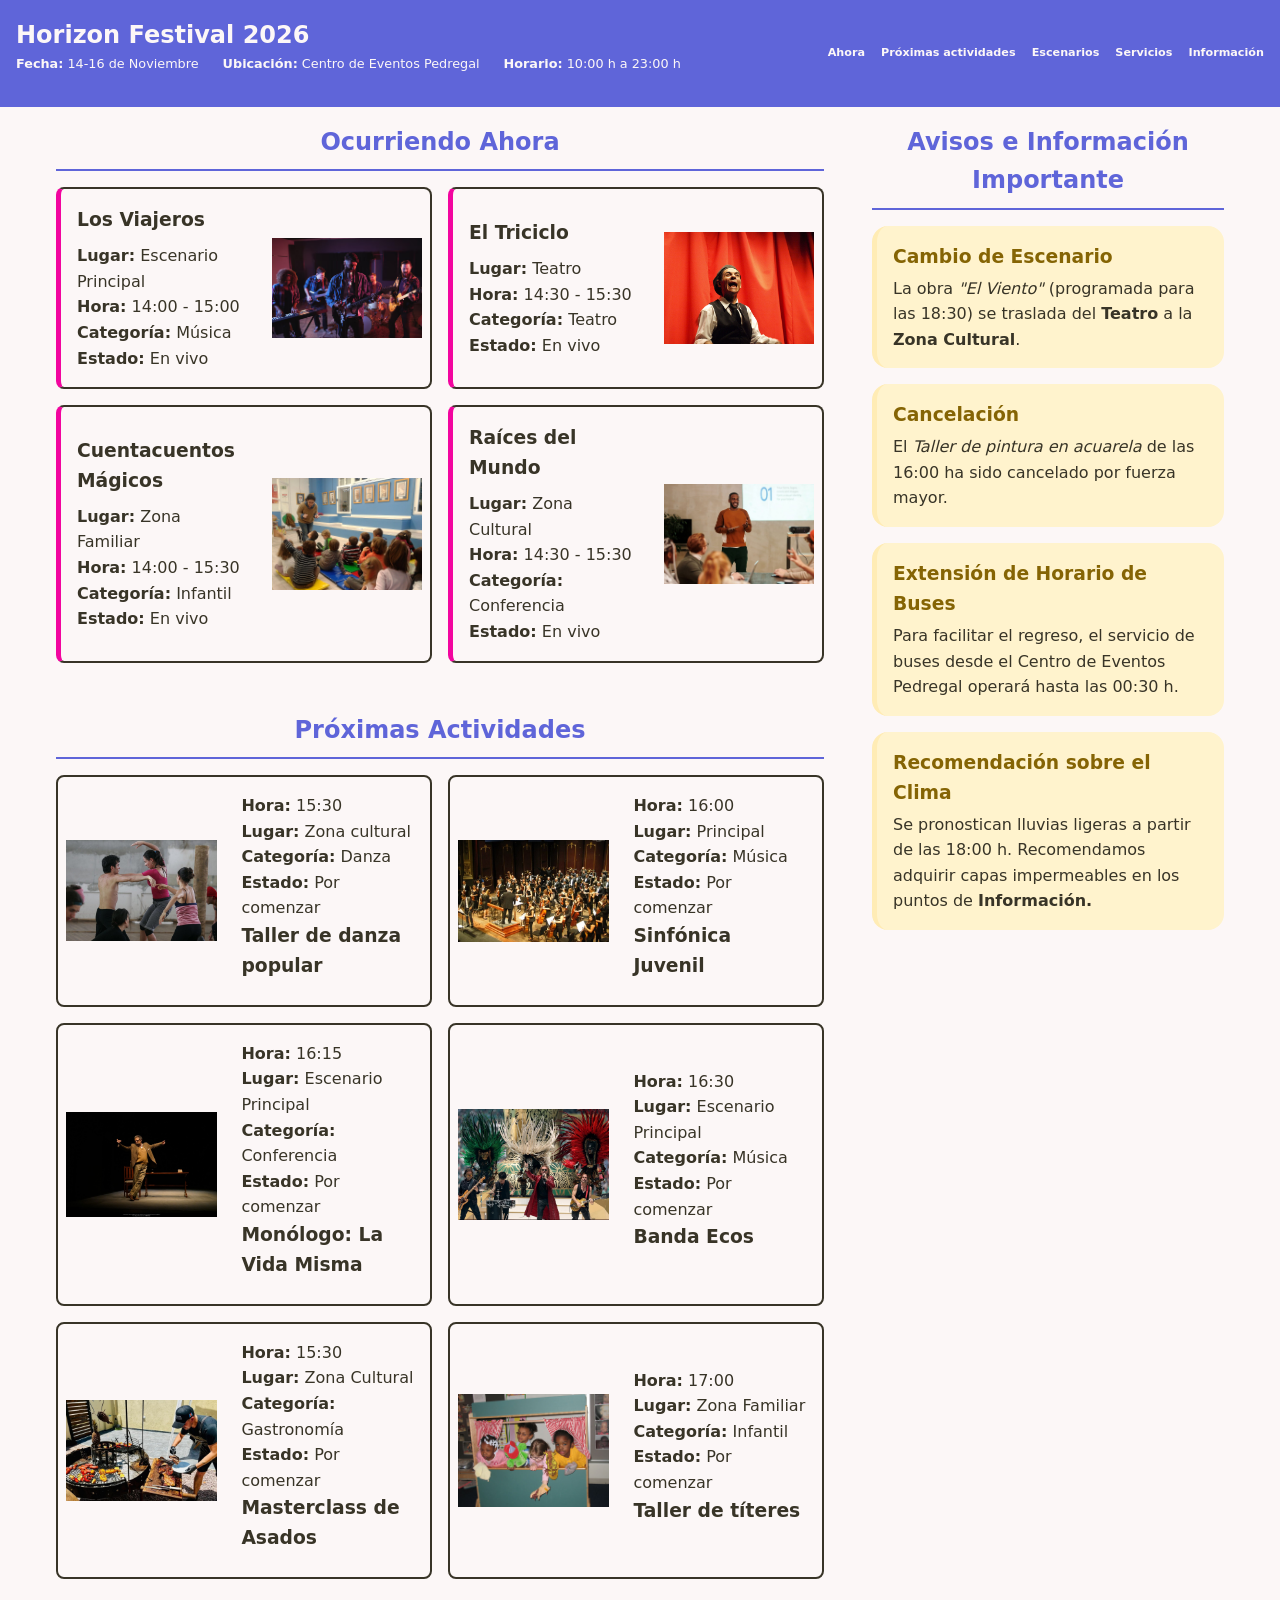
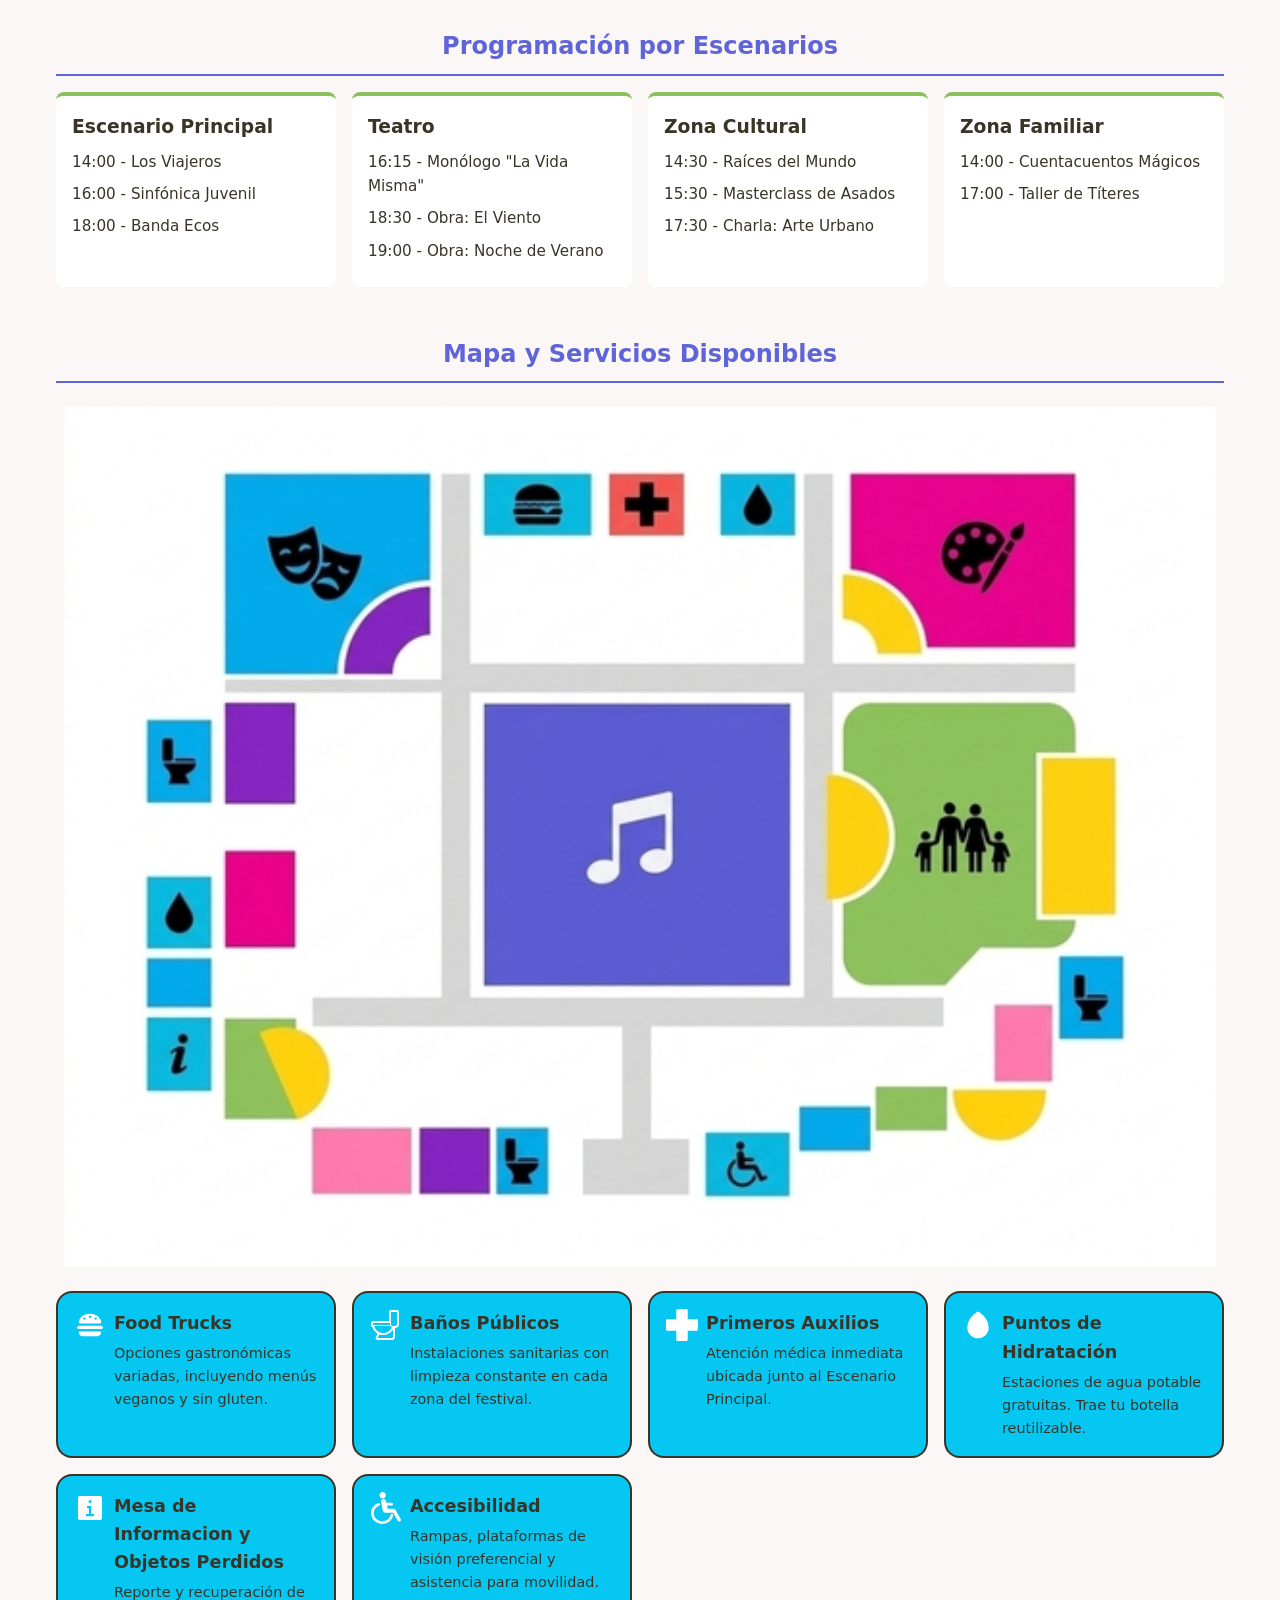
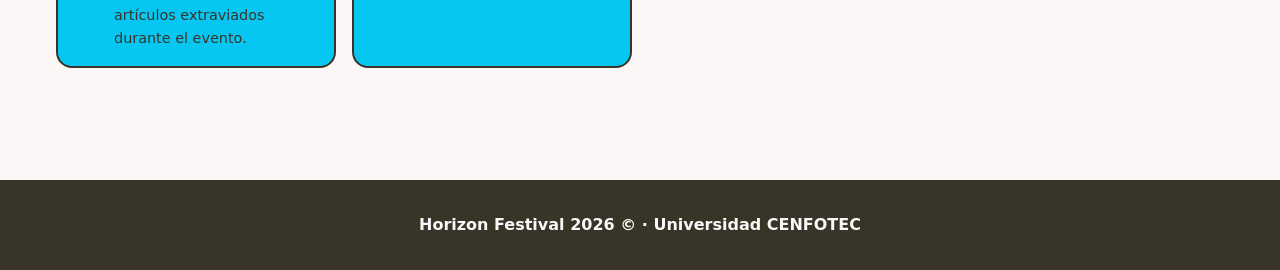
==== commit 6822db96: "Correcciones finales en HTML y CSS en sección de mapa y servicios disponibles, avisos e información " ====
--- a/caso2/index.html
+++ b/caso2/index.html
@@ -50,7 +50,9 @@
                     <div class="info-texto">
                         <h3>Los Viajeros</h3>
                         <p><strong>Lugar:</strong> Escenario Principal</p>
-                        <p><strong>Horario:</strong> <time>14:00</time> - <time>15:00</time></p>
+                        <p><strong>Hora:</strong> <time>14:00</time> - <time>15:00</time></p>
+                        <p><strong>Categoría:</strong> Música</p>
+                        <p><strong>Estado:</strong> En vivo</p>
                     </div>
                     <img src="img/losviajerosmusica.jpg" alt="Banda Los Viajeros en vivo" class="img">
                 </article>
@@ -59,7 +61,9 @@
                     <div class="info-texto">
                         <h3>El Triciclo</h3>
                         <p><strong>Lugar:</strong> Teatro</p>
-                        <p><strong>Horario:</strong> <time>14:30</time> - <time>15:30</time></p>
+                        <p><strong>Hora:</strong> <time>14:30</time> - <time>15:30</time></p>
+                        <p><strong>Categoría:</strong> Teatro</p>
+                        <p><strong>Estado:</strong> En vivo</p>
                     </div>
                     <img src="img/eltricicloteatro.jpg" alt="Interpretación de obra de teatro" class="img">
                 </article>
@@ -68,7 +72,9 @@
                     <div class="info-texto">
                         <h3>Cuentacuentos Mágicos</h3>
                         <p><strong>Lugar:</strong> Zona Familiar</p>
-                        <p><strong>Horario:</strong> <time>14:00</time> - <time>15:30</time></p>
+                        <p><strong>Hora:</strong> <time>14:00</time> - <time>15:30</time></p>
+                        <p><strong>Categoría:</strong> Infantil</p>
+                        <p><strong>Estado:</strong> En vivo</p>
                     </div>
                     <img src="img/cuentacuentosfamiliar.jpg" alt="Niños disfrutando cuentos" class="img">
                 </article>
@@ -77,7 +83,9 @@
                     <div class="info-texto">
                         <h3>Raíces del Mundo</h3>
                         <p><strong>Lugar:</strong> Zona Cultural</p>
-                        <p><strong>Horario:</strong> <time>14:30</time> - <time>15:30</time></p>
+                        <p><strong>Hora:</strong> <time>14:30</time> - <time>15:30</time></p>
+                        <p><strong>Categoría:</strong> Conferencia</p>
+                        <p><strong>Estado:</strong> En vivo</p>
                     </div>
                     <img src="img/raicesdelmundocultural.jpg" alt="Actividad cultural raíces del mundo" class="img">
                 </article>
@@ -97,6 +105,8 @@
                     <div class="info-texto">
                         <p><strong>Hora:</strong> <time>15:30</time></p>
                         <p><strong>Lugar:</strong> Zona cultural</p>
+                        <p><strong>Categoría:</strong> Danza</p>
+                        <p><strong>Estado:</strong> Por comenzar</p>
                         <h3>Taller de danza popular</h3>
                     </div>
                 </article>
@@ -106,6 +116,8 @@
                     <div class="info-texto">
                         <p><strong>Hora:</strong> <time>16:00</time></p>
                         <p><strong>Lugar:</strong> Principal</p>
+                        <p><strong>Categoría:</strong> Música</p>
+                        <p><strong>Estado:</strong> Por comenzar</p>
                         <h3>Sinfónica Juvenil</h3>
                     </div>
                 </article>
@@ -115,6 +127,8 @@
                     <div class="info-texto">
                         <p><strong>Hora:</strong> <time>16:15</time></p>
                         <p><strong>Lugar:</strong> Escenario Principal</p>
+                        <p><strong>Categoría:</strong> Conferencia</p>
+                        <p><strong>Estado:</strong> Por comenzar</p>
                         <h3>Monólogo: La Vida Misma</h3>
                     </div>
                 </article>
@@ -122,8 +136,10 @@
                 <article class="actividad-proxima tarjeta-izquierda">
                     <img src="img/bandaecosmusica.jpg" alt="Presentación de la banda Ecos" class="img">
                     <div class="info-texto">
-                        <p><strong>Hora:</strong> <time>18:00</time></p>
+                        <p><strong>Hora:</strong> <time>16:30</time></p>
                         <p><strong>Lugar:</strong> Escenario Principal</p>
+                        <p><strong>Categoría:</strong> Música</p>
+                        <p><strong>Estado:</strong> Por comenzar</p>
                         <h3>Banda Ecos</h3>
                     </div>
                 </article>
@@ -133,6 +149,8 @@
                     <div class="info-texto">
                         <p><strong>Hora:</strong> <time>15:30</time></p>
                         <p><strong>Lugar:</strong> Zona Cultural</p>
+                        <p><strong>Categoría:</strong> Gastronomía</p>
+                        <p><strong>Estado:</strong> Por comenzar</p>
                         <h3>Masterclass de Asados</h3>
                     </div>
                 </article>
@@ -142,6 +160,8 @@
                     <div class="info-texto">
                         <p><strong>Hora:</strong> <time>17:00</time></p>
                         <p><strong>Lugar:</strong> Zona Familiar</p>
+                        <p><strong>Categoría:</strong> Infantil</p>
+                        <p><strong>Estado:</strong> Por comenzar</p>
                         <h3>Taller de títeres</h3>
                     </div>
                 </article>
@@ -174,6 +194,7 @@
 
                     <ul>
                         <li><time>16:15</time> - Monólogo "La Vida Misma"</li>
+                        <li><time>18:30</time> - Obra: El Viento</li>
                         <li><time>19:00</time> - Obra: Noche de Verano</li>
                     </ul>
 
@@ -214,19 +235,57 @@
 
             <img src="img/mapahorizonfestival.jpg" alt="Mapa" class="img">
 
-            <ul class="lista-servicios">
-                <li><span class="eva--music-fill"></span>Escenario Principal</li>
-                <li><span class="hugeicons--mask-theater-02"></span>Teatro</li>
-                <li><span class="emojione-monotone--artist-palette"></span>Zona Cultural</li>
-                <li><span class="carbon--pedestrian-family"></span>Zona Familiar</li>
-                <li><span class="fa7-solid--hamburger"></span>Food Trucks</li>
-                <li><span class="fluent-emoji-high-contrast--toilet"></span>Baños Públicos</li>
-                <li><span class="streamline--medical-cross-sign-healthcare-solid"></span>Puesto de Primeros Auxilios
-                </li>
-                <li><span class="boxicons--water-drop-filled"></span>Puntos de Hidratación</li>
-                <li><span class="carbon--information-square-filled"></span>Mesa de Información y Objetos Perdidos</li>
-                <li><span class="el--wheelchair"></span>Accesibilidad</li>
-            </ul>
+            <div class="contenedor-servicios">
+
+                <article class="tarjeta-servicio">
+                    <span class="fa7-solid--hamburger icono-servicio"></span>
+                    <div class="texto-servicio">
+                        <h3>Food Trucks</h3>
+                        <p>Opciones gastronómicas variadas, incluyendo menús veganos y sin gluten.</p>
+                    </div>
+                </article>
+
+                <article class="tarjeta-servicio">
+                    <span class="fluent-emoji-high-contrast--toilet icono-servicio"></span>
+                    <div class="texto-servicio">
+                        <h3>Baños Públicos</h3>
+                        <p>Instalaciones sanitarias con limpieza constante en cada zona del festival.</p>
+                    </div>
+                </article>
+
+                <article class="tarjeta-servicio">
+                    <span class="streamline--medical-cross-sign-healthcare-solid icono-servicio"></span>
+                    <div class="texto-servicio">
+                        <h3>Primeros Auxilios</h3>
+                        <p>Atención médica inmediata ubicada junto al Escenario Principal.</p>
+                    </div>
+                </article>
+
+                <article class="tarjeta-servicio">
+                    <span class="boxicons--water-drop-filled icono-servicio"></span>
+                    <div class="texto-servicio">
+                        <h3>Puntos de Hidratación</h3>
+                        <p>Estaciones de agua potable gratuitas. Trae tu botella reutilizable.</p>
+                    </div>
+                </article>
+
+                <article class="tarjeta-servicio">
+                    <span class="carbon--information-square-filled icono-servicio"></span>
+                    <div class="texto-servicio">
+                        <h3>Mesa de Informacion y Objetos Perdidos</h3>
+                        <p>Reporte y recuperación de artículos extraviados durante el evento.</p>
+                    </div>
+                </article>
+
+                <article class="tarjeta-servicio">
+                    <span class="el--wheelchair icono-servicio"></span>
+                    <div class="texto-servicio">
+                        <h3>Accesibilidad</h3>
+                        <p>Rampas, plataformas de visión preferencial y asistencia para movilidad.</p>
+                    </div>
+                </article>
+
+            </div>
 
         </section>
 
@@ -246,6 +305,20 @@
                 <p>El <em>Taller de pintura en acuarela</em> de las 16:00 ha sido cancelado por fuerza mayor.</p>
             </article>
 
+            <article class="aviso">
+                <h3>Extensión de Horario de Buses</h3>
+                <p>Para facilitar el regreso, el servicio de buses desde el Centro de Eventos Pedregal operará hasta las
+                    00:30 h.
+                </p>
+            </article>
+
+            <article class="aviso">
+                <h3>Recomendación sobre el Clima</h3>
+                <p>Se pronostican lluvias ligeras a partir de las 18:00 h. Recomendamos adquirir capas impermeables en
+                    los puntos de <strong>Información.
+                </p>
+            </article>
+
         </aside>
 
     </main>
--- a/caso2/css/estilos.css
+++ b/caso2/css/estilos.css
@@ -111,7 +111,15 @@
   gap: var(--espaciado-xl);
   max-width: var(--max-width-container);
   margin: 0 auto;
-}
+  display: flex;
+  flex-direction: column;
+}
+
+#ahora { order: 1; }
+#programacion { order: 2; }
+#informacion { order: 3; }
+#servicios { order: 4; }
+#escenarios { order: 5; }
 
 section h2,
 aside h2 {
@@ -183,22 +191,36 @@
 }
 
 /* servicios */
-.lista-servicios {
-  list-style: none;
-  display: flex;
-  flex-wrap: wrap;
+.contenedor-servicios {
+  display: grid;
+  grid-template-columns: repeat(auto-fit, minmax(250px, 1fr));
   gap: var(--espaciado-md);
-  justify-content: center;
-}
-
-.lista-servicios li {
-  background-color: var(--color-oscuro);
-  color: var(--color-claro);
-  padding: var(--espaciado-sm) var(--espaciado-md);
-  border-radius: 2rem;
-  display: flex;
-  align-items: center;
+  margin-top: var(--espaciado-md);
+}
+
+.tarjeta-servicio {
+  background-color: var(--color-celeste);
+  border: 2px solid var(--color-oscuro);
+  border-radius: 1rem;
+  padding: var(--espaciado-md);
+  display: flex;
+  align-items: flex-start;
   gap: var(--espaciado-sm);
+  transition: transform 0.2s;
+}
+
+.icono-servicio {
+  font-size: 2rem;
+  color: var(--color-morado);
+  flex-shrink: 0;
+}
+
+.texto-servicio h3 {
+  font-size: 1.1rem;
+  margin-bottom: 0.3rem;
+}
+
+.texto-servicio p {
   font-size: 0.9rem;
 }
 
@@ -208,7 +230,7 @@
   border-left: 5px solid #ffecb5;
   padding: var(--espaciado-md);
   margin-bottom: var(--espaciado-md);
-  border-radius: 0.25rem;
+  border-radius: 1rem;
 }
 
 #informacion .aviso h3 {
